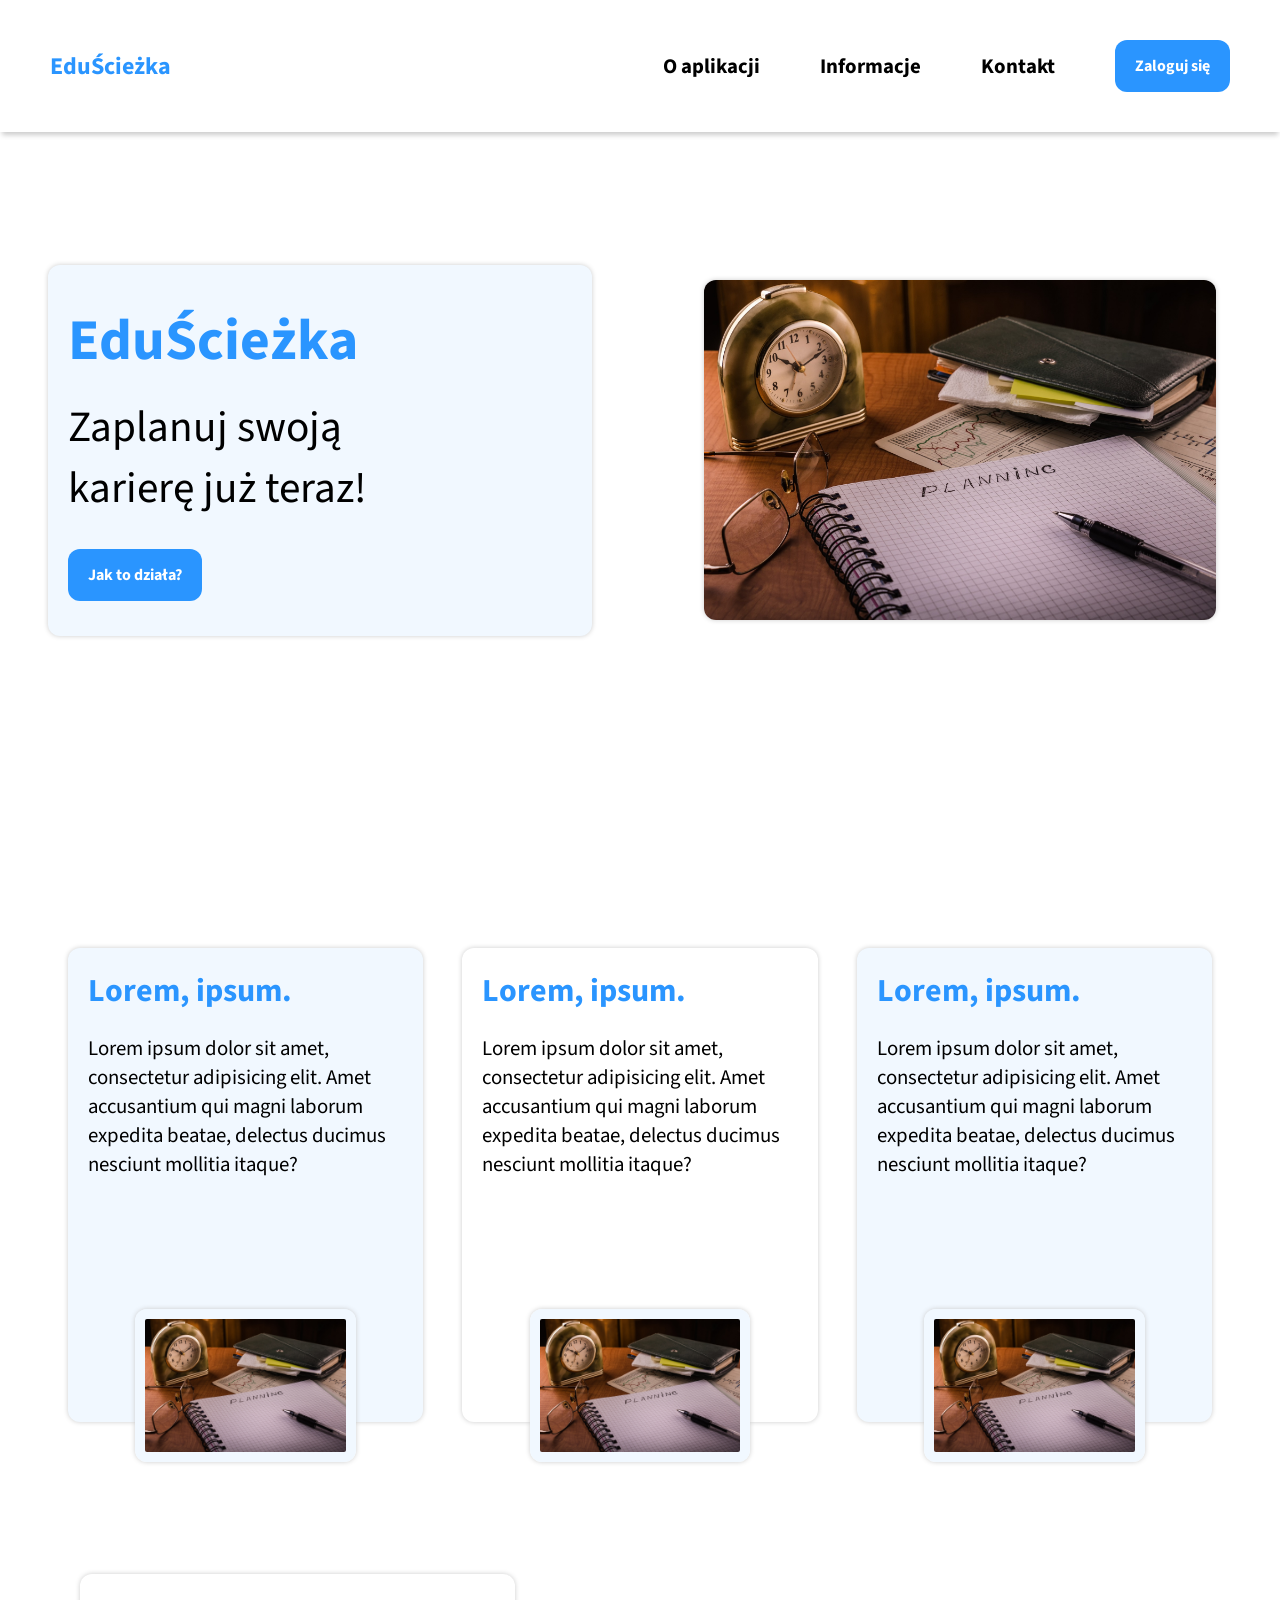
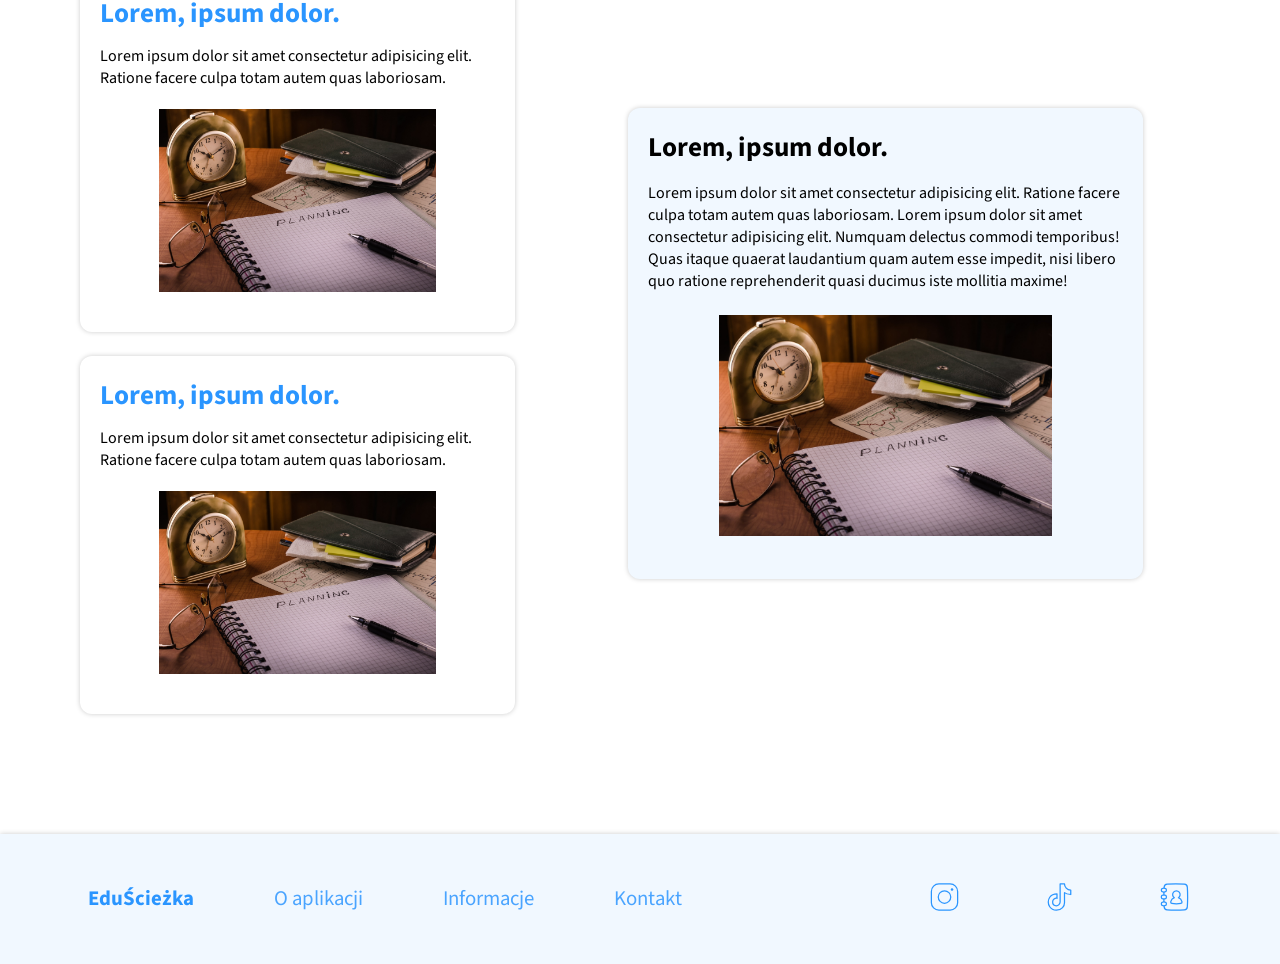
==== index.html @ c96ead37 "version 1.1.0" ====
<!DOCTYPE html>
<html lang="pl">
    <head>
        <meta charset="UTF-8">
        <meta name="viewport" content="width=device-width, initial-scale=1.0">
        <title>EduŚcieżka</title>
        <link rel="stylesheet" href="./public/style/menu-style.css">
    </head>
    <body>
        <nav class="navigation">
            <ul>
                <li id="nav-title-flex"><a href="./index.html" id="nav-title">EduŚcieżka</a></li>
                <li><a href="./public/template/o_aplikacji.html">O aplikacji</a></li>
                <li><a href="./public/template/informacje.html">Informacje</a></li>
                <li><a href="./public/template/kontakt.html">Kontakt</a></li>
                <li><a href="./public/template/logowanie.php"><button>Zaloguj się</button></a></li>
            </ul>
        </nav>
        <main>
            <div class="hero-img">
                <div class="hero-img-left">
                    <div class="hero-img-text">
                        <h1>EduŚcieżka</h1>
                        <h2>Zaplanuj swoją karierę <span>już teraz!</span></h2>
                        <a href="./public/template/informacje.html"><button>Jak to działa?</button></a>
                    </div>
                </div>
                <div class="hero-img-right">
                    <img src="./public/img/hero-img.jpg" alt="heroimg">
                </div>
            </div>
        </div>
        <div class="explain-cards">
            <div class="explain-card">
                <h2>Lorem, ipsum.</h2>
                <p>Lorem ipsum dolor sit amet, consectetur adipisicing elit. Amet accusantium qui magni laborum expedita beatae, delectus ducimus nesciunt mollitia itaque?</p>
                <img src="./public/img/hero-img.jpg" alt="zdjecie1">
            </div>
            <div class="explain-card">
                <h2>Lorem, ipsum.</h2>
                <p>Lorem ipsum dolor sit amet, consectetur adipisicing elit. Amet accusantium qui magni laborum expedita beatae, delectus ducimus nesciunt mollitia itaque?</p>
                <img src="./public/img/hero-img.jpg" alt="zdjecie1">
            </div>
            <div class="explain-card">
                <h2>Lorem, ipsum.</h2>
                <p>Lorem ipsum dolor sit amet, consectetur adipisicing elit. Amet accusantium qui magni laborum expedita beatae, delectus ducimus nesciunt mollitia itaque?</p>
                <img src="./public/img/hero-img.jpg" alt="zdjecie1">
            </div>
        </div>    
        <div class="why-us-cards">
            <div class="why-us-left">
                <div class="why-us-left-card">
                    <h2>Lorem, ipsum dolor.</h2>
                    <p>Lorem ipsum dolor sit amet consectetur adipisicing elit. Ratione facere culpa totam autem quas laboriosam.</p>
                    <img src="./public/img/hero-img.jpg" alt="zdjecie2">
                </div>
                <div class="why-us-left-card">
                    <h2>Lorem, ipsum dolor.</h2>
                    <p>Lorem ipsum dolor sit amet consectetur adipisicing elit. Ratione facere culpa totam autem quas laboriosam.</p>
                    <img src="./public/img/hero-img.jpg" alt="zdjecie2">
                </div>
            </div>
            <div class="why-us-right">
                <div class="why-us-right-card">
                    <h2>Lorem, ipsum dolor.</h2>
                    <p>Lorem ipsum dolor sit amet consectetur adipisicing elit. Ratione facere culpa totam autem quas laboriosam. Lorem ipsum dolor sit amet consectetur adipisicing elit. Numquam delectus commodi temporibus! Quas itaque quaerat laudantium quam autem esse impedit, nisi libero quo ratione reprehenderit quasi ducimus iste mollitia maxime!</p>
                    <img src="./public/img/hero-img.jpg" alt="zdjecie2">
                </div>
            </div>
        </div>
        </main>
        <footer class="footer">
                <div class="footer-left">
                    <a href="./index.html"><h4>EduŚcieżka</h4></a>
                    <ul>
                        <li><a href="./public/template/o_aplikacji.html">O aplikacji</a></li>
                        <li><a href="./public/template/informacje.html">Informacje</a></li>
                        <li><a href="./public/template/kontakt.html">Kontakt</a></li>
                    </ul>
                </div>
                <div class="footer-right">
                    <ul>
                        <li><a href="" style="color: #2A95FF;"><svg xmlns="http://www.w3.org/2000/svg" stroke="currentColor" fill="none" viewBox="0 0 24 24" id="Instagram-Logo-2--Streamline-Logos" height="30" width="35">
                        <path stroke-linejoin="round" d="M18 6.5a0.5 0.5 0 0 1 0 -1" stroke-width="1"></path>
                        <path stroke-linejoin="round" d="M18 6.5a0.5 0.5 0 0 0 0 -1" stroke-width="1"></path>
                        <path stroke-linejoin="round" d="M7 12a5 5 0 1 0 10 0 5 5 0 1 0 -10 0" stroke-width="1"></path>
                        <path d="M16.5 1.5h-9a6 6 0 0 0 -6 6v9a6 6 0 0 0 6 6h9a6 6 0 0 0 6 -6v-9a6 6 0 0 0 -6 -6Z" stroke-width="1"></path>
                        </svg></a></li>
                        <li><a href="" style="color: #2A95FF;"><svg xmlns="http://www.w3.org/2000/svg" fill="none" stroke="currentColor" viewBox="0 0 24 24" id="Tiktok-Logo--Streamline-Logos" height="30" width="35">
                        <path stroke-linejoin="round" d="M16 1.5h-3.5V16c0 1.5 -1.5 3 -3 3s-3 -0.5 -3 -3c0 -2 1.899 -3.339 3.5 -3V9.5c-6.12 0 -7 5 -7 6.5s0.977 6.5 6.5 6.5c4.522 0 6.5 -3.5 6.5 -6v-8c1.146 1.018 2.922 1.357 5 1.5V6.5c-3.017 0 -5 -2.654 -5 -5Z" stroke-width="1"></path>
                        </svg></a></li>
                        <li><a href="" style="color: #2A95FF;"><svg xmlns="http://www.w3.org/2000/svg" fill="none" stroke="currentColor" viewBox="0 0 48 48" id="Contact-Phonebook--Streamline-Plump" height="30" width="35">
                        <g id="contact-phonebook--phonebook-phone-number-books-book">
                            <path id="Rectangle 1098" stroke-linejoin="round" d="M5.489 37.978c-1.36 -0.04 -2.433 -0.913 -2.478 -2.272a21.258 21.258 0 0 1 0 -1.412c0.045 -1.36 1.118 -2.232 2.478 -2.272a51.773 51.773 0 0 1 3.022 0c1.36 0.04 2.433 0.913 2.478 2.272a21.148 21.148 0 0 1 0 1.412c-0.045 1.36 -1.118 2.232 -2.478 2.272a51.772 51.772 0 0 1 -3.022 0Z" stroke-width="2"></path>
                            <path id="Rectangle 1099" stroke-linejoin="round" d="M5.489 26.978c-1.36 -0.04 -2.433 -0.913 -2.478 -2.272a21.258 21.258 0 0 1 0 -1.412c0.045 -1.36 1.118 -2.232 2.478 -2.272a51.773 51.773 0 0 1 3.022 0c1.36 0.04 2.433 0.913 2.478 2.272a21.148 21.148 0 0 1 0 1.412c-0.045 1.36 -1.118 2.232 -2.478 2.272a51.772 51.772 0 0 1 -3.022 0Z" stroke-width="2"></path>
                            <path id="Rectangle 1100" stroke-linejoin="round" d="M5.489 15.978c-1.36 -0.04 -2.433 -0.913 -2.478 -2.272a21.258 21.258 0 0 1 0 -1.412c0.045 -1.36 1.118 -2.232 2.478 -2.272a51.773 51.773 0 0 1 3.022 0c1.36 0.04 2.433 0.913 2.478 2.272a21.148 21.148 0 0 1 0 1.412c-0.045 1.36 -1.118 2.232 -2.478 2.272a51.772 51.772 0 0 1 -3.022 0Z" stroke-width="2"></path>
                            <path id="Subtract" stroke-linejoin="round" d="M7.371 37.999c0.039 0.634 0.078 1.216 0.117 1.746 0.188 2.553 2.113 4.533 4.664 4.75 2.94 0.252 7.479 0.505 13.848 0.505 6.37 0 10.909 -0.253 13.848 -0.504 2.551 -0.218 4.477 -2.198 4.664 -4.75C44.75 36.516 45 31.365 45 24s-0.25 -12.517 -0.488 -15.745c-0.188 -2.554 -2.113 -4.532 -4.664 -4.75C36.908 3.252 32.37 3 26 3c-6.37 0 -10.909 0.253 -13.848 0.504 -2.55 0.219 -4.476 2.197 -4.664 4.75 -0.04 0.53 -0.078 1.112 -0.117 1.747" stroke-width="2"></path>
                            <path id="Subtract_2" stroke-linejoin="round" d="M7.109 32a261.062 261.062 0 0 1 -0.095 -5" stroke-width="2"></path>
                            <path id="Subtract_3" stroke-linejoin="round" d="M7.014 21c0.017 -1.824 0.05 -3.488 0.095 -5" stroke-width="2"></path>
                            <path id="Union" stroke-linejoin="round" d="M30.209 25.071a6 6 0 1 0 -6.438 -0.014c-2.862 1.034 -5.054 3.416 -5.769 6.356 -0.312 1.28 0.438 2.498 1.713 2.834 1.425 0.376 3.732 0.753 7.255 0.753 3.524 0 5.83 -0.377 7.255 -0.753 1.275 -0.336 2.025 -1.553 1.713 -2.834 -0.712 -2.927 -2.887 -5.3 -5.73 -6.342Z" stroke-width="2"></path>
                        </g>
                        </svg>
                        </a></li>
                    </ul>
                </div>
        </footer>
    </body>
</html>
---- public/style/menu-style.css ----
@import url('https://fonts.googleapis.com/css2?family=Source+Sans+3:ital,wght@0,200..900;1,200..900&display=swap');

:root{
    --primary: #2A95FF;
    --secondary: #f1f8ff;
    --white: #ffffff;
    --shadow: rgb(204, 204, 204);
    --span: ##4aa4ff;
}

*{
    box-sizing: border-box;
    margin: 0;
    padding: 0;
}

.navigation{
    position: fixed;
    z-index: 100;
    width: 100%;
    padding: 20px 20px;
    box-shadow: 0 5px 5px -2px var(--shadow);
    background-color: var(--white);
}

.navigation ul{
    display: flex;
    justify-content: flex-end;
    align-items: center;
    list-style-type: none;
}

.navigation li{
    margin: 0 30px;
}


.navigation a{
    display: block;
    text-decoration: none;
    color: black;
    font-family: "Source Sans 3", sans-serif;
    font-optical-sizing: auto;
    font-style: normal;
    font-weight: bold;
    font-size: 1.3em;
    transition: .3s;
    padding: 20px 0;
}

#nav-title-flex{
    margin-right: auto;
}

#nav-title{
    color: var(--primary);
    font-size: 1.5em;
}

.navigation button{
    font-family: "Source Sans 3", sans-serif;
    font-optical-sizing: auto;
    font-style: normal;
    font-weight: bold;
    background-color: var(--primary);
    color: var(--white);
    border: none;
    padding: 15px 20px;
    border-radius: 12px;
    font-size: 1rem;
    transition: .3s;
}

.navigation button:hover{
    cursor: pointer;
    background-color: var(--white);
    color: var(--primary);
    box-shadow: 0 0 5px var(--shadow);
}

.navigation a:hover{
    cursor: pointer;
    color: var(--primary);
}

/* hero img */

.hero-img{
    display: flex;
    height: 100vh;
}

.hero-img-left{
    display: flex;
    align-items: center;
    justify-content: flex-start;
    width: 50%;
    padding: 2em 3em;
}


.hero-img-text{
    font-size: 1.8em;
    box-shadow: 0 0 5px var(--shadow);
    background-color: var(--secondary);
    padding: 20px;
    border-radius: 12px;
}

h1{
    color: var(--primary);
}

.hero-img-text h1, .hero-img-text h2, .hero-img-text button{
    margin: 15px 0;
    font-family: "Source Sans 3", sans-serif;
    font-optical-sizing: auto;
    font-style: normal;
    font-weight: bold;
}

.hero-img-text h2{
    width: 80%;
    font-weight: normal;
}

.hero-img-text h2 span{
    color: var(--span);
}

.hero-img-text button{
    background-color: var(--primary);
    color: white;
    border: none;
    padding: 15px 20px;
    border-radius: 12px;
    font-size: 1rem;
    transition: .3s;
}

.hero-img-text button:hover{
    cursor: pointer;
    background-color: var(--white);
    color: var(--primary);
    box-shadow: 0 0 5px var(--shadow);
}

.hero-img-right{
    display: flex;
    justify-content: center;
    align-items: center;
    width: 50%;
}

.hero-img-right img{
    width: 80%;
    border-radius: 12px;
    box-shadow: 0 0 5px var(--shadow);
}

/* cards */

.explain-cards{
    display: flex;
    justify-content: space-around;
    align-items: center;
    padding: 3em;
    margin-bottom: 2em;
    width: 100%;
}

.explain-card{
    width: 30%;
    padding: 20px;
    padding-bottom: 0;
    background-color: var(--secondary);
    box-shadow: 0 0 5px var(--shadow);
    font-family: "Source Sans 3", sans-serif;
    font-optical-sizing: auto;
    font-style: normal;
    border-radius: 12px;
}

.explain-card:nth-child(2){
    background-color: var(--white);
}

.explain-card h2, .explain-card p{
    margin-bottom: 20px;
}

.explain-card h2{
    color: var(--primary);
    font-size: 2em;
}

.explain-card p{
    font-size: 1.3em;
}

.explain-cards img{
    position: relative;
    top: 40px;
    display: block;
    margin-top: 90px;
    margin-left: auto;
    margin-right: auto;
    width: 70%;
    border: 10px solid var(--secondary);
    border-radius: 12px;
    box-shadow: 0 0 5px var(--shadow);
}


.why-us-cards{
    display: flex;
    padding: 3em;
    align-items: center;
}

.why-us-left, .why-us-right{
    margin: 0 2em;
}

.why-us-left-card, .why-us-right-card{
    width: 90%;
    padding: 20px;
    margin: 5% 0;
    background-color: var(--white);
    box-shadow: 0 0 5px var(--shadow);
    font-family: "Source Sans 3", sans-serif;
    font-optical-sizing: auto;
    font-style: normal;
    border-radius: 12px;
}

.why-us-left-card h2, .why-us-right-card h2{
    margin-bottom: 3%;
    font-size: 1.7em;
    color: var(--primary);
}

.why-us-right-card h2{
    color: var(--span);
}

.why-us-right-card{
    height: 100%;
    margin: 0;
    background-color: var(--secondary);
}

.why-us-cards img{
    display: block;
    margin: 5% auto;
    width: 70%;
}

/* footer */

footer{
    display: flex;
    padding: 3em;
    margin-top: 3em;
    width: 100%;
    background-color: var(--secondary);
    box-shadow: 0 0 5px var(--shadow);
}

.footer-right ul, .footer-left ul{
    display: flex;
    list-style-type: none;
}

.footer-left{
    display: flex;
    justify-content: flex-start;
    align-items: center;
    width: 70%;
    font-size: 1.3em;
}

.footer-left a{
    display: block;
    padding: 0 20px;
    margin: 0 20px;
    text-decoration: none;
    color: black;
    font-family: "Source Sans 3", sans-serif;
    font-optical-sizing: auto;
    font-style: normal;
    color: #4aa4ff;
    transition: .3s;
}

.footer-left h4{
    color: var(--primary);
    transition: .3s;
}

.footer-left a:hover{
    color: var(--primary);
}

.footer-left h4:hover{
    color: var(--span);
}

.footer-right{
    display: flex;
    align-items: center;
    justify-content: flex-end;
    width: 30%;
}

.footer-right img{
    width: 32px;
    transition: .3s;
}

.footer-right a{
    display: block;
    padding: 0 20px;
    margin: 0 20px;
}

.footer-right img:hover{
    transform: scale(1.1);
}
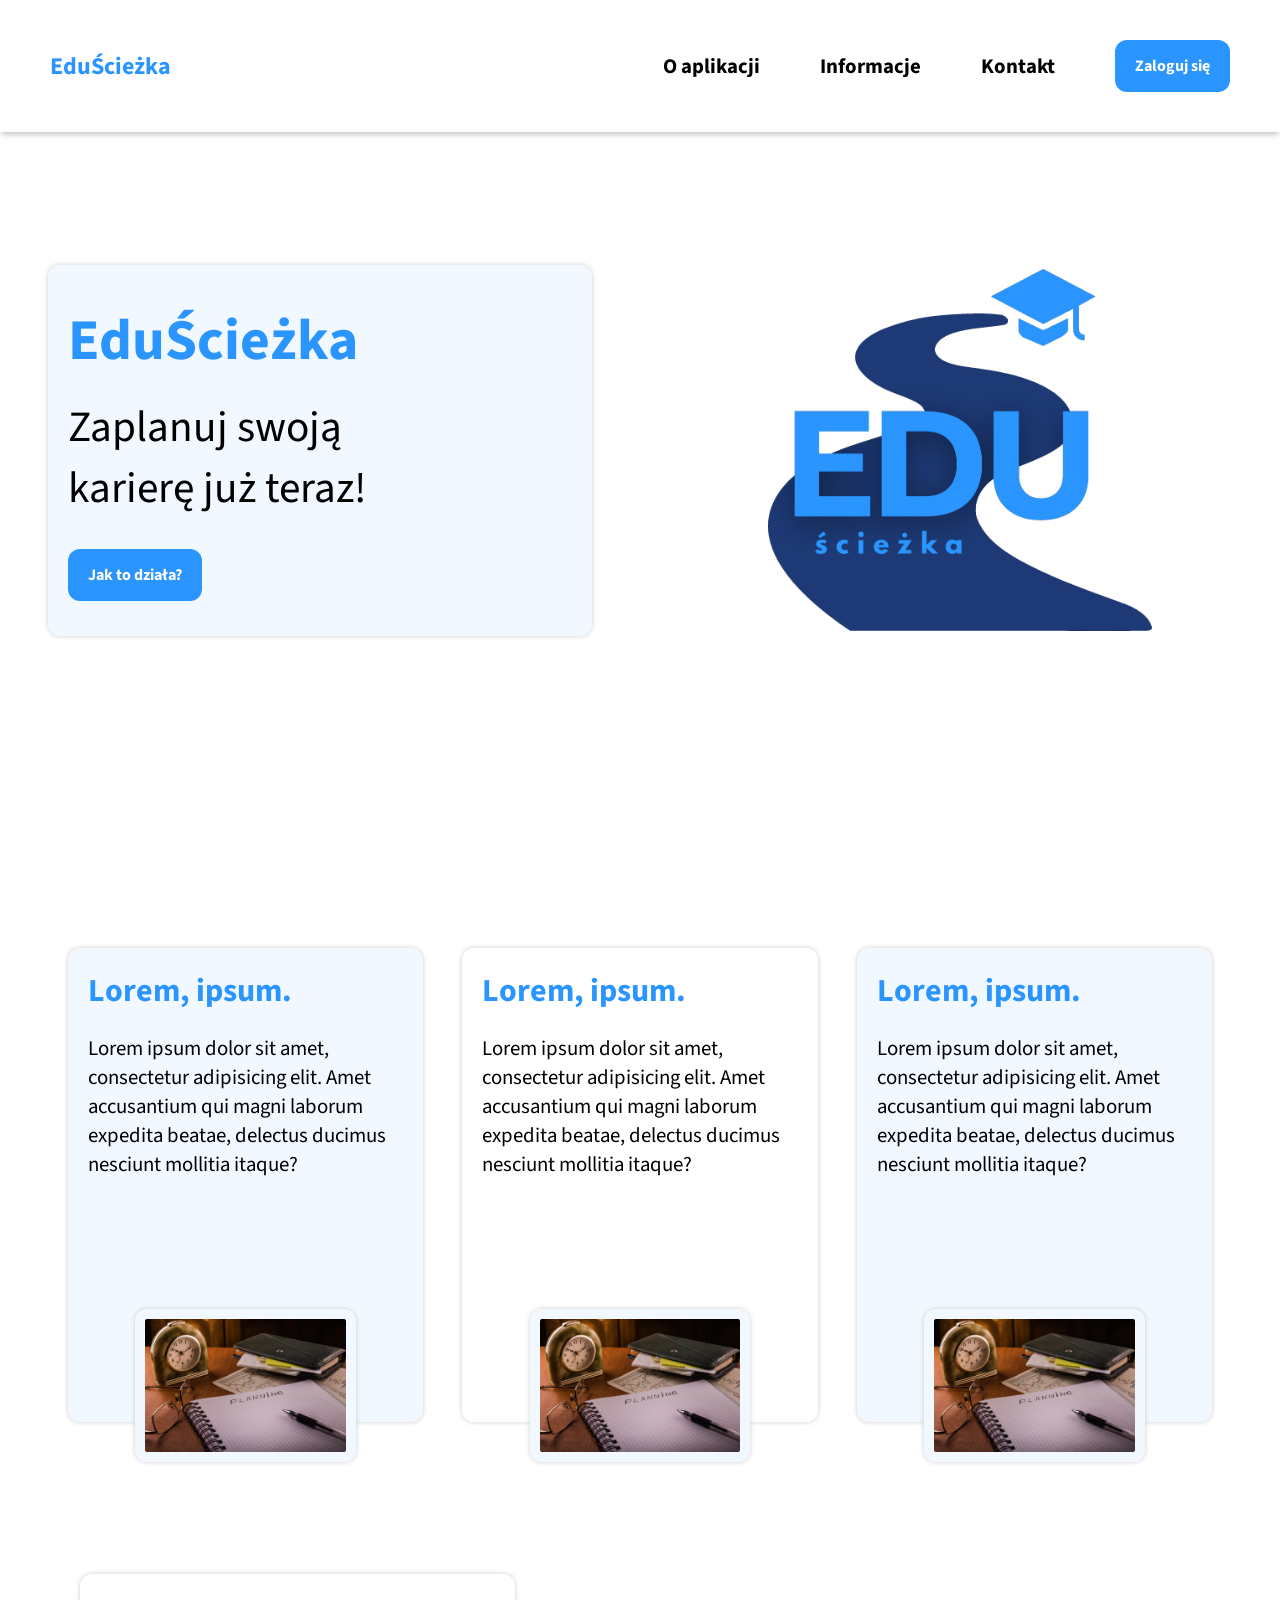
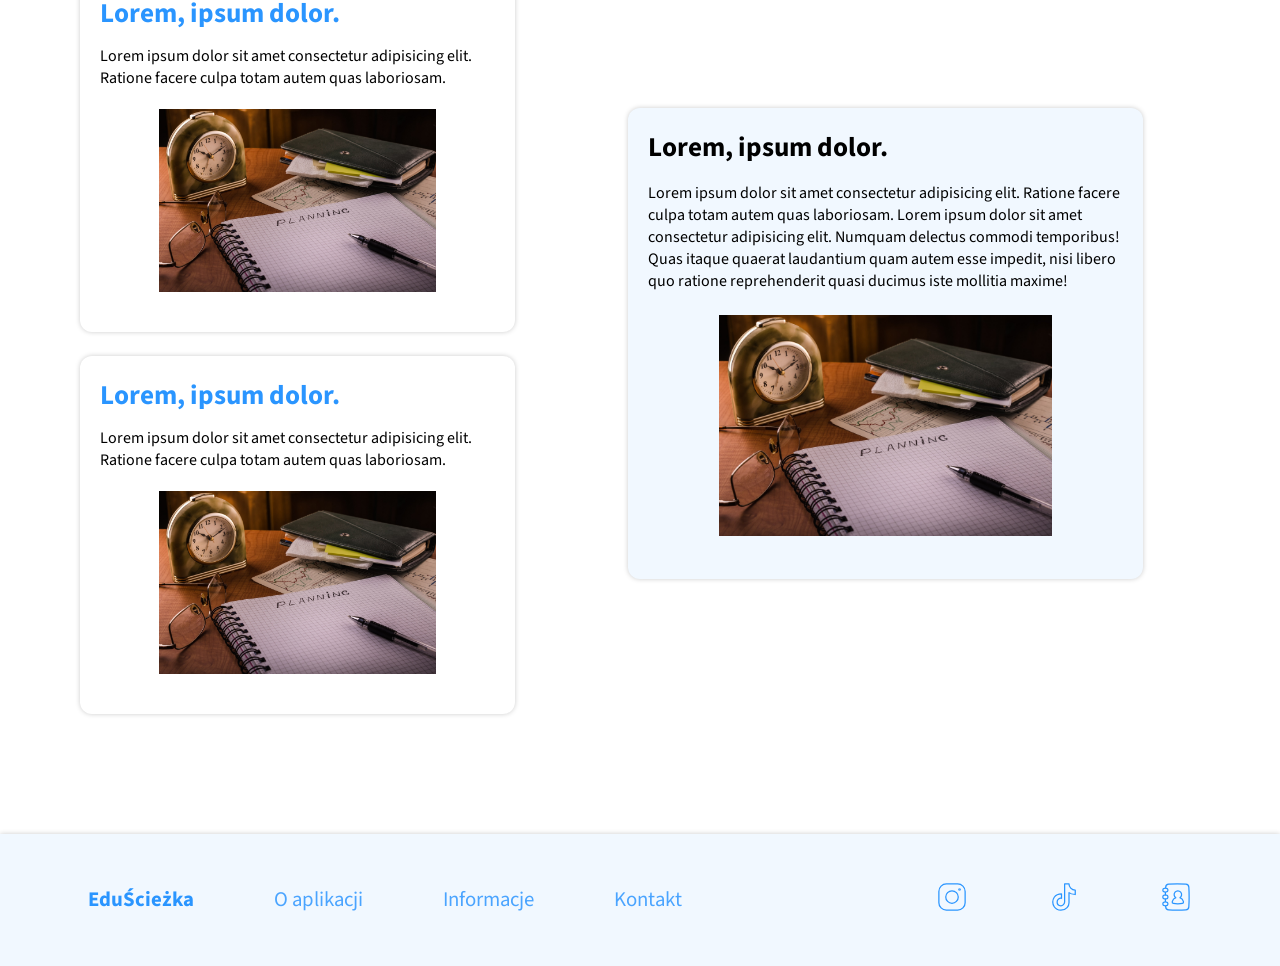
==== commit 9e3c8c84: "Rozpoczęcie zmiany wyglądu panelu klienta" ====
--- a/index.html
+++ b/index.html
@@ -22,11 +22,11 @@
                     <div class="hero-img-text">
                         <h1>EduŚcieżka</h1>
                         <h2>Zaplanuj swoją karierę <span>już teraz!</span></h2>
-                        <a href="./public/template/informacje.html"><button>Jak to działa?</button></a>
+                        <a href="./public/template/o_aplikacji.html"><button>Jak to działa?</button></a>
                     </div>
                 </div>
                 <div class="hero-img-right">
-                    <img src="./public/img/hero-img.jpg" alt="heroimg">
+                    <img src="./public/img/logo.png" alt="Logo eduścieżki">
                 </div>
             </div>
         </div>
--- a/public/style/menu-style.css
+++ b/public/style/menu-style.css
@@ -12,6 +12,9 @@
     box-sizing: border-box;
     margin: 0;
     padding: 0;
+    font-family: "Source Sans 3", sans-serif;
+    font-optical-sizing: auto;
+    font-style: normal;
 }
 
 .navigation{
@@ -39,9 +42,6 @@
     display: block;
     text-decoration: none;
     color: black;
-    font-family: "Source Sans 3", sans-serif;
-    font-optical-sizing: auto;
-    font-style: normal;
     font-weight: bold;
     font-size: 1.3em;
     transition: .3s;
@@ -58,9 +58,6 @@
 }
 
 .navigation button{
-    font-family: "Source Sans 3", sans-serif;
-    font-optical-sizing: auto;
-    font-style: normal;
     font-weight: bold;
     background-color: var(--primary);
     color: var(--white);
@@ -113,9 +110,6 @@
 
 .hero-img-text h1, .hero-img-text h2, .hero-img-text button{
     margin: 15px 0;
-    font-family: "Source Sans 3", sans-serif;
-    font-optical-sizing: auto;
-    font-style: normal;
     font-weight: bold;
 }
 
@@ -153,9 +147,7 @@
 }
 
 .hero-img-right img{
-    width: 80%;
-    border-radius: 12px;
-    box-shadow: 0 0 5px var(--shadow);
+    width: 60%;
 }
 
 /* cards */
@@ -175,9 +167,6 @@
     padding-bottom: 0;
     background-color: var(--secondary);
     box-shadow: 0 0 5px var(--shadow);
-    font-family: "Source Sans 3", sans-serif;
-    font-optical-sizing: auto;
-    font-style: normal;
     border-radius: 12px;
 }
 
@@ -228,9 +217,6 @@
     margin: 5% 0;
     background-color: var(--white);
     box-shadow: 0 0 5px var(--shadow);
-    font-family: "Source Sans 3", sans-serif;
-    font-optical-sizing: auto;
-    font-style: normal;
     border-radius: 12px;
 }
 
@@ -286,9 +272,6 @@
     margin: 0 20px;
     text-decoration: none;
     color: black;
-    font-family: "Source Sans 3", sans-serif;
-    font-optical-sizing: auto;
-    font-style: normal;
     color: #4aa4ff;
     transition: .3s;
 }
@@ -313,7 +296,7 @@
     width: 30%;
 }
 
-.footer-right img{
+.footer-right svg{
     width: 32px;
     transition: .3s;
 }
@@ -324,7 +307,7 @@
     margin: 0 20px;
 }
 
-.footer-right img:hover{
+.footer-right svg:hover{
     transform: scale(1.1);
 }
 
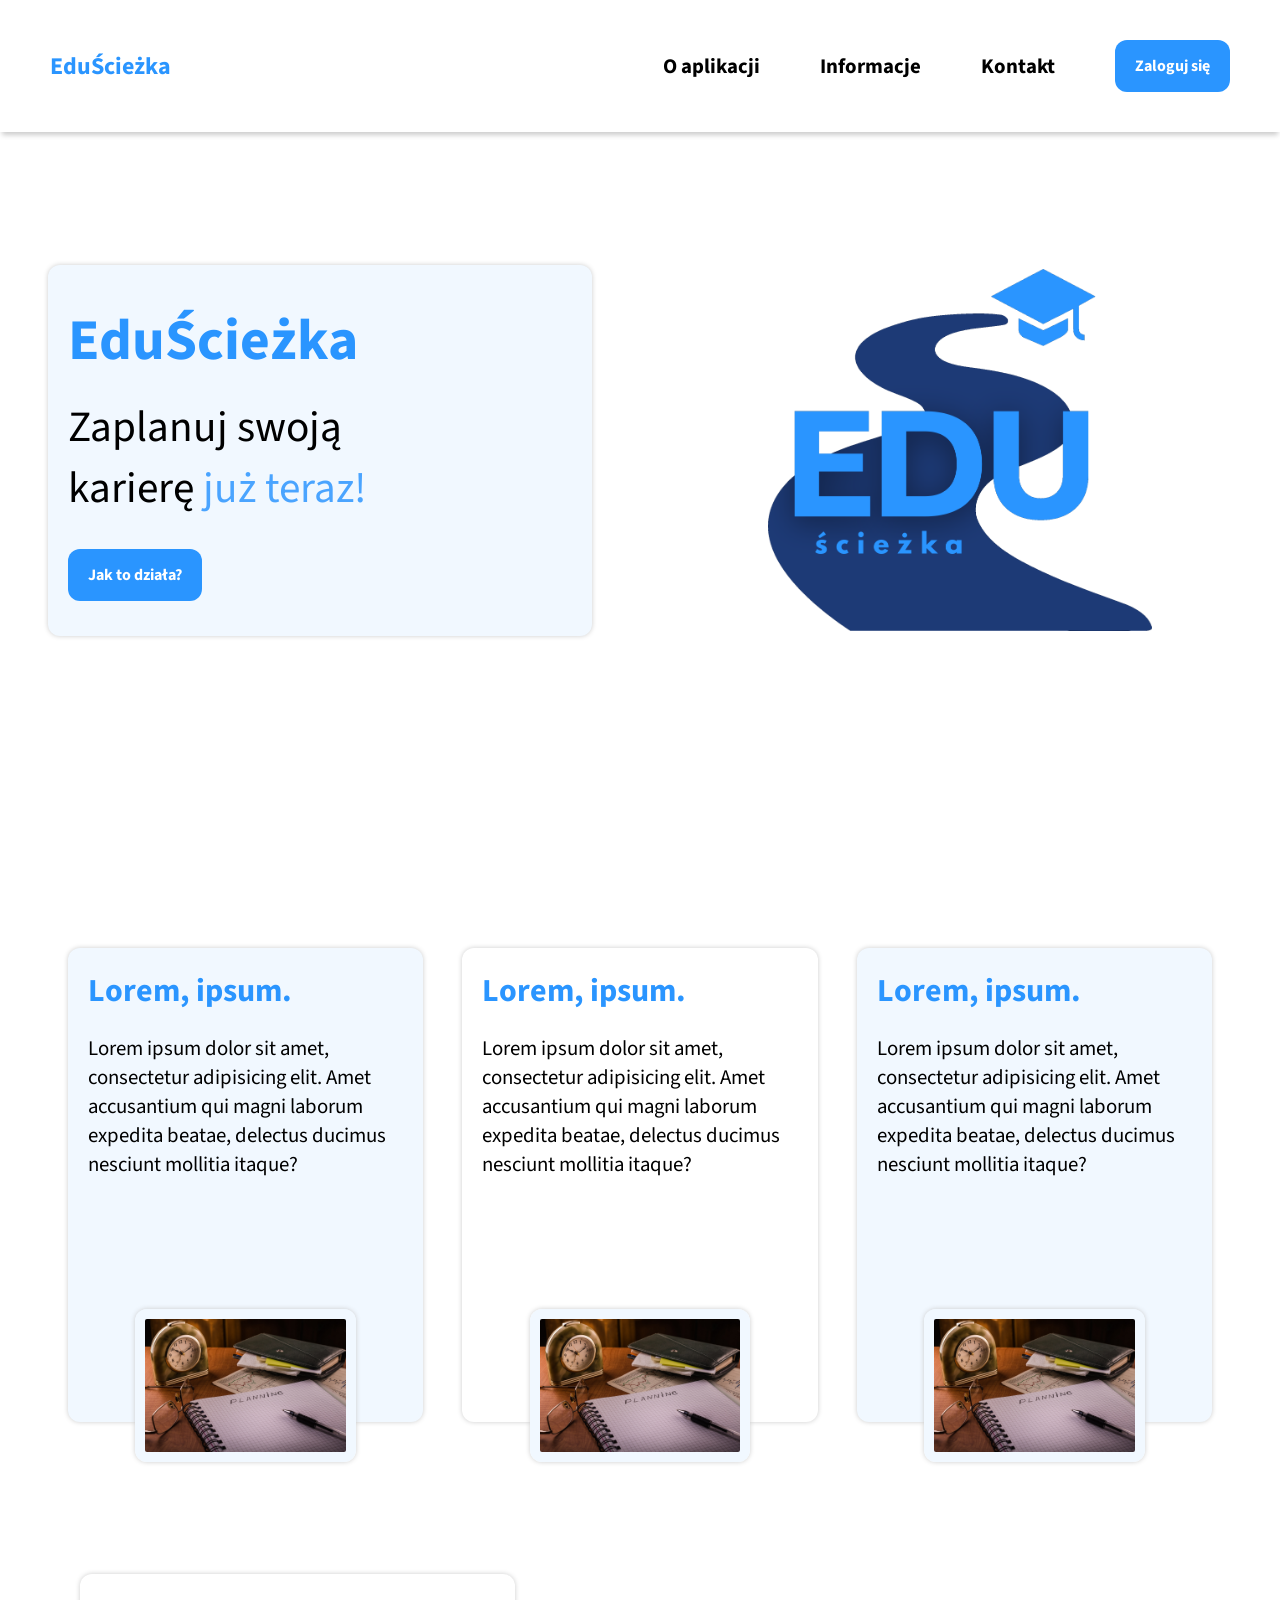
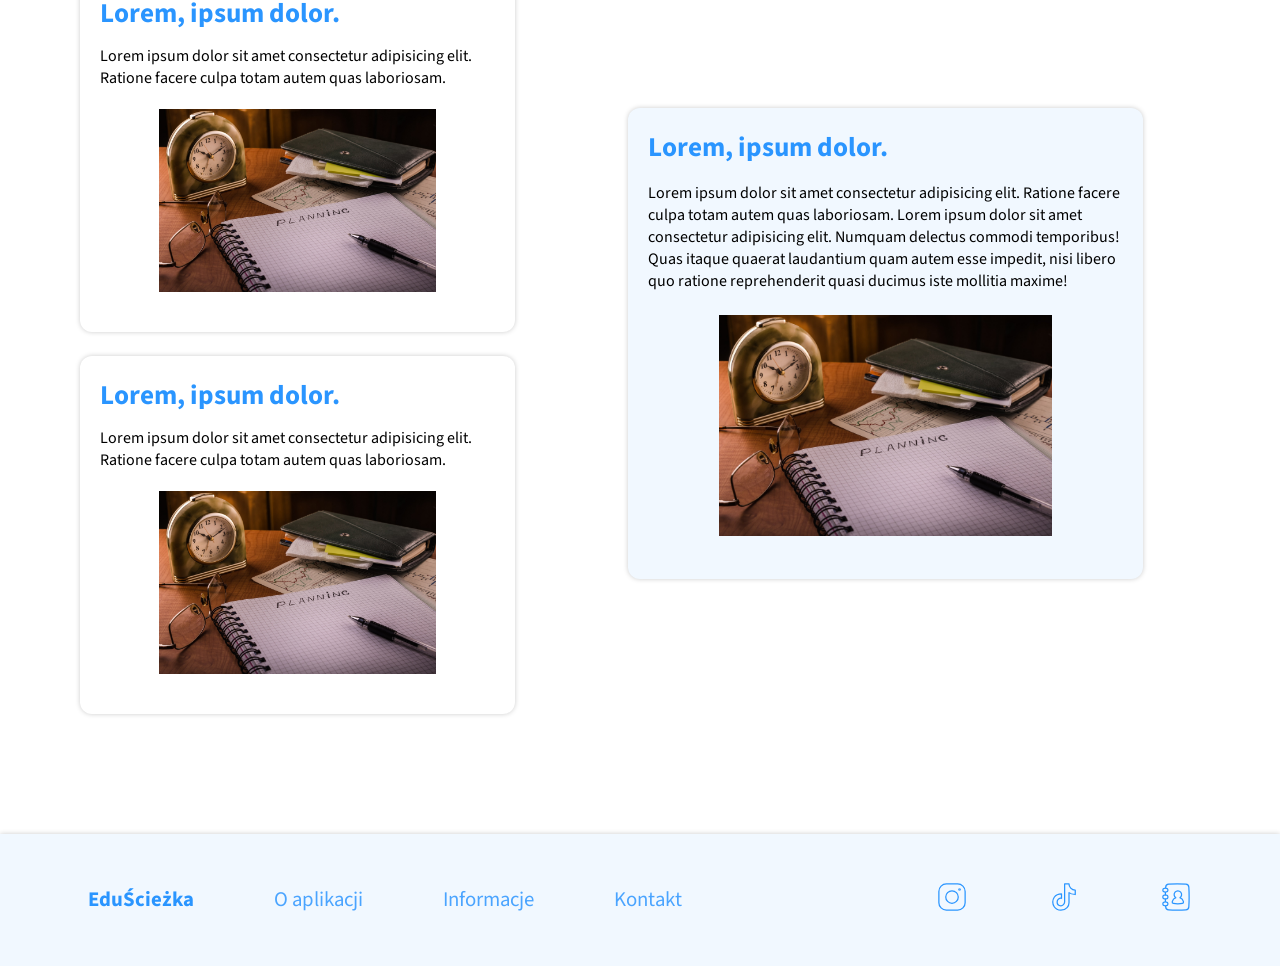
==== commit e4646476: "Zmiana wyglądu dashboard" ====
--- a/index.html
+++ b/index.html
@@ -5,6 +5,7 @@
         <meta name="viewport" content="width=device-width, initial-scale=1.0">
         <title>EduŚcieżka</title>
         <link rel="stylesheet" href="./public/style/menu-style.css">
+        <link rel="shortcut icon" href="../img/logo.png" type="image/x-icon">
     </head>
     <body>
         <nav class="navigation">
--- a/public/style/menu-style.css
+++ b/public/style/menu-style.css
@@ -5,7 +5,7 @@
     --secondary: #f1f8ff;
     --white: #ffffff;
     --shadow: rgb(204, 204, 204);
-    --span: ##4aa4ff;
+    --span: #4aa4ff;
 }
 
 *{
@@ -226,9 +226,9 @@
     color: var(--primary);
 }
 
-.why-us-right-card h2{
+/* .why-us-right-card h2{
     color: var(--span);
-}
+} */
 
 .why-us-right-card{
     height: 100%;
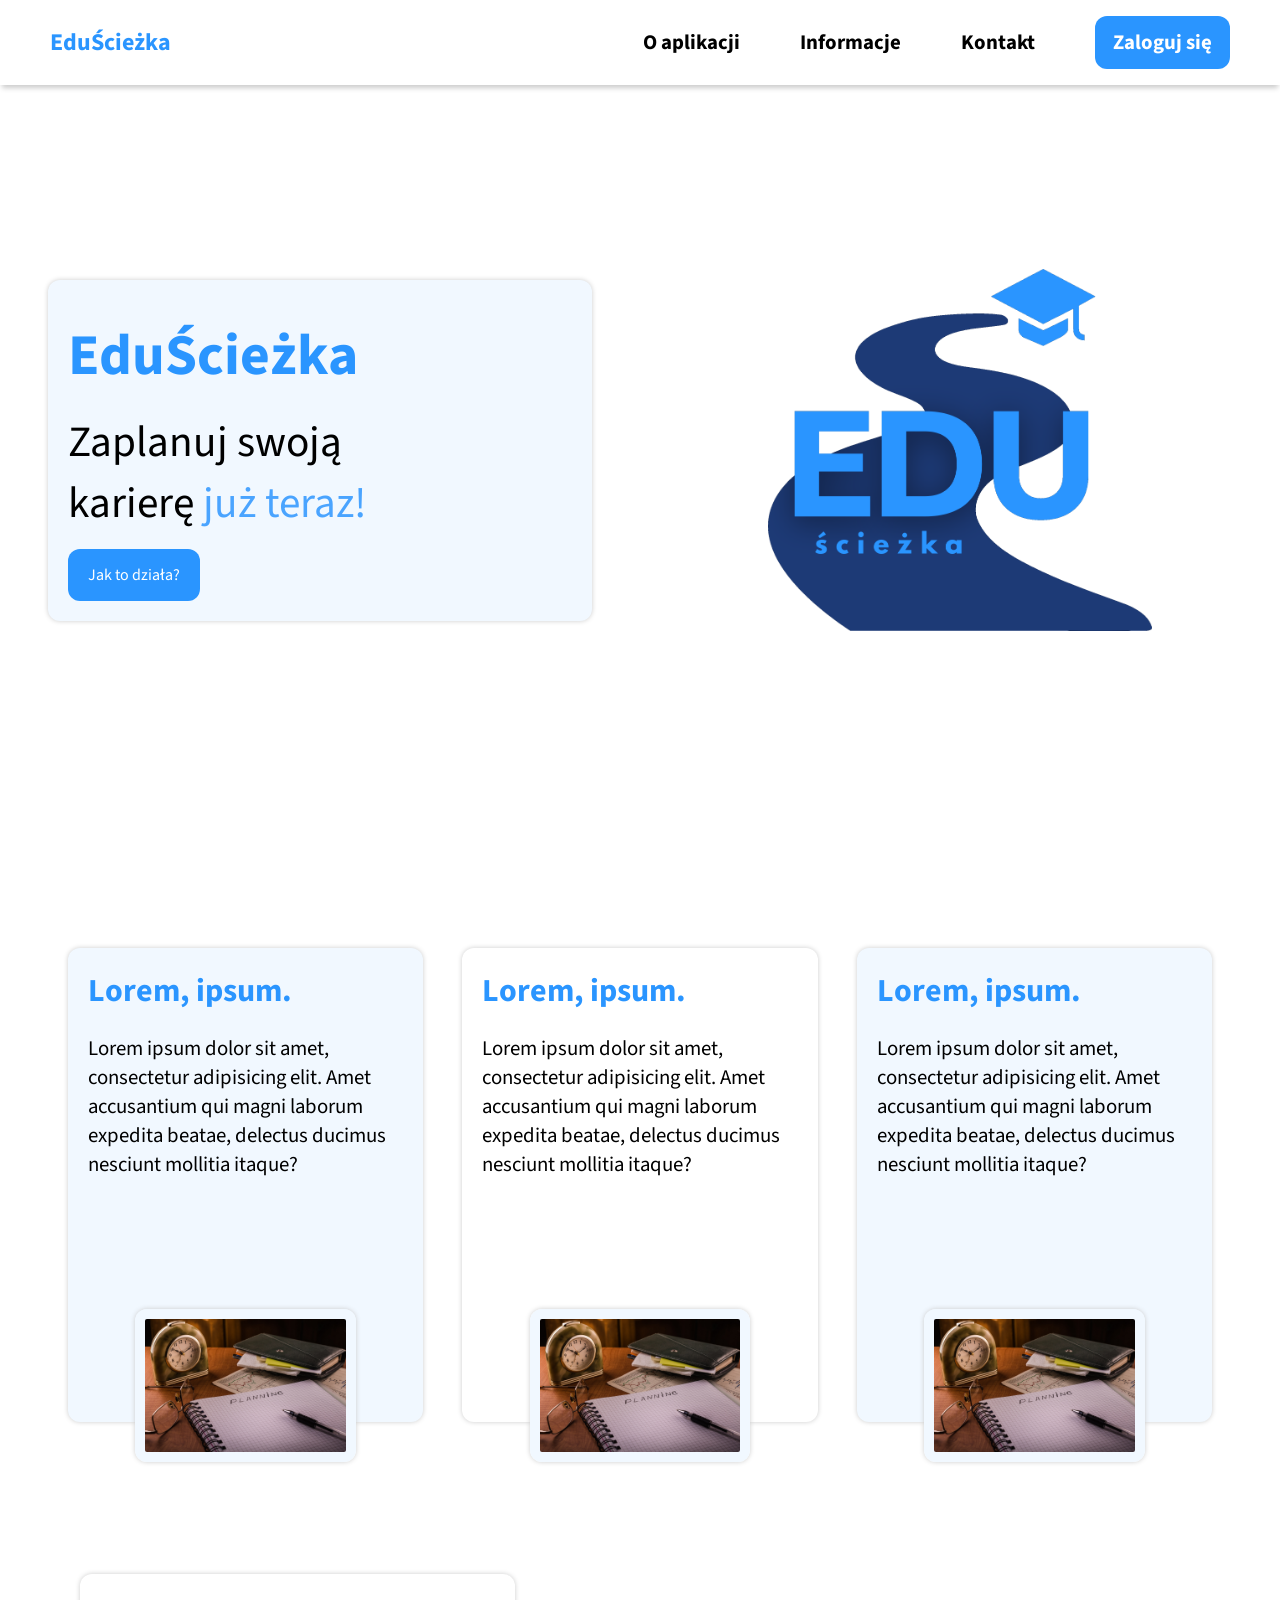
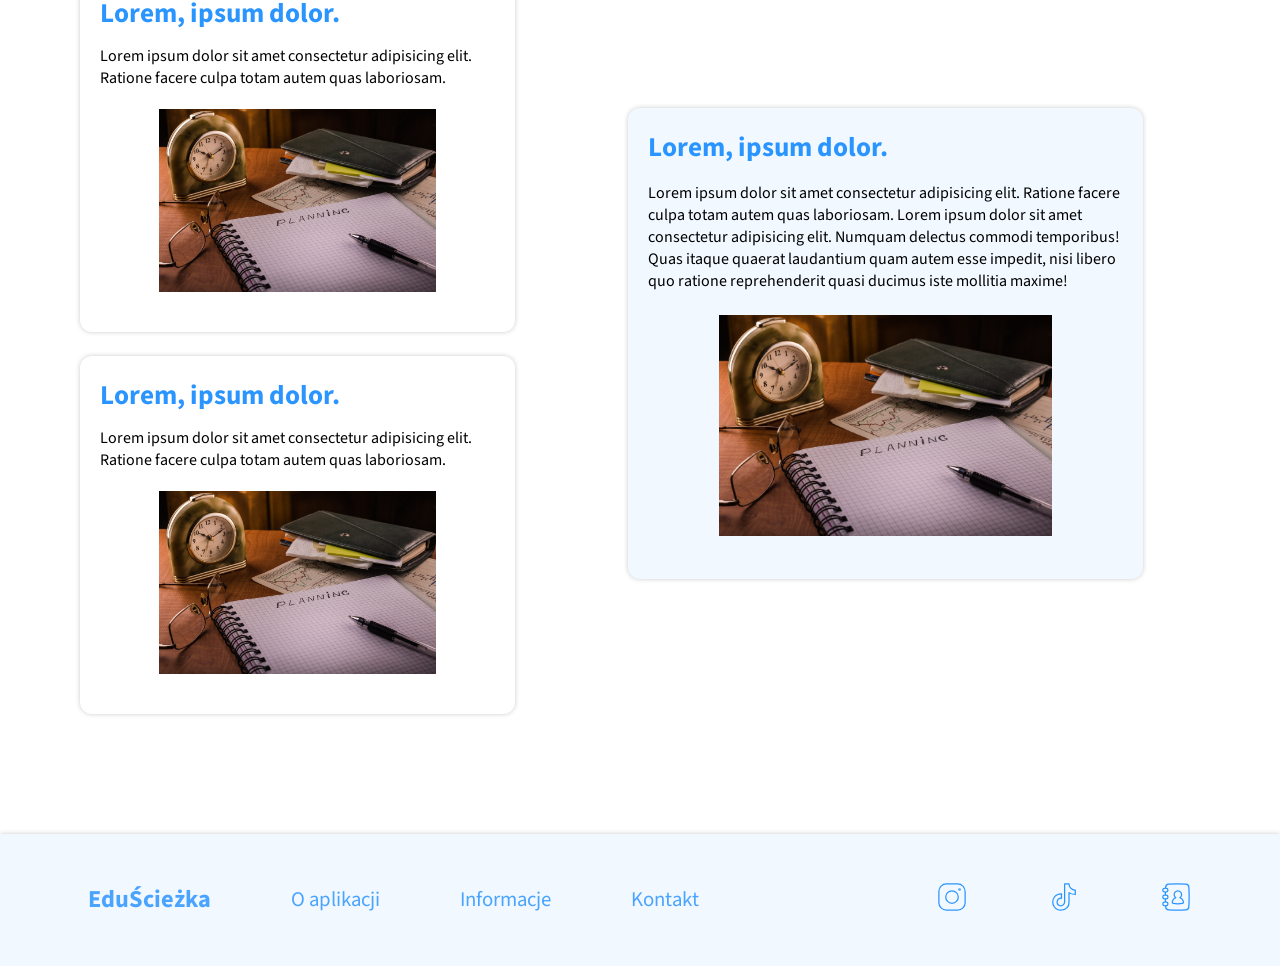
==== commit 4e8e3050: "update" ====
--- a/index.html
+++ b/index.html
@@ -1,109 +1,235 @@
-<!DOCTYPE html>
+<!doctype html>
 <html lang="pl">
-    <head>
-        <meta charset="UTF-8">
-        <meta name="viewport" content="width=device-width, initial-scale=1.0">
-        <title>EduŚcieżka</title>
-        <link rel="stylesheet" href="./public/style/menu-style.css">
-        <link rel="shortcut icon" href="../img/logo.png" type="image/x-icon">
-    </head>
-    <body>
-        <nav class="navigation">
-            <ul>
-                <li id="nav-title-flex"><a href="./index.html" id="nav-title">EduŚcieżka</a></li>
-                <li><a href="./public/template/o_aplikacji.html">O aplikacji</a></li>
-                <li><a href="./public/template/informacje.html">Informacje</a></li>
-                <li><a href="./public/template/kontakt.html">Kontakt</a></li>
-                <li><a href="./public/template/logowanie.php"><button>Zaloguj się</button></a></li>
-            </ul>
-        </nav>
-        <main>
-            <div class="hero-img">
-                <div class="hero-img-left">
-                    <div class="hero-img-text">
-                        <h1>EduŚcieżka</h1>
-                        <h2>Zaplanuj swoją karierę <span>już teraz!</span></h2>
-                        <a href="./public/template/o_aplikacji.html"><button>Jak to działa?</button></a>
-                    </div>
-                </div>
-                <div class="hero-img-right">
-                    <img src="./public/img/logo.png" alt="Logo eduścieżki">
-                </div>
-            </div>
-        </div>
-        <div class="explain-cards">
-            <div class="explain-card">
-                <h2>Lorem, ipsum.</h2>
-                <p>Lorem ipsum dolor sit amet, consectetur adipisicing elit. Amet accusantium qui magni laborum expedita beatae, delectus ducimus nesciunt mollitia itaque?</p>
-                <img src="./public/img/hero-img.jpg" alt="zdjecie1">
-            </div>
-            <div class="explain-card">
-                <h2>Lorem, ipsum.</h2>
-                <p>Lorem ipsum dolor sit amet, consectetur adipisicing elit. Amet accusantium qui magni laborum expedita beatae, delectus ducimus nesciunt mollitia itaque?</p>
-                <img src="./public/img/hero-img.jpg" alt="zdjecie1">
-            </div>
-            <div class="explain-card">
-                <h2>Lorem, ipsum.</h2>
-                <p>Lorem ipsum dolor sit amet, consectetur adipisicing elit. Amet accusantium qui magni laborum expedita beatae, delectus ducimus nesciunt mollitia itaque?</p>
-                <img src="./public/img/hero-img.jpg" alt="zdjecie1">
-            </div>
-        </div>    
-        <div class="why-us-cards">
-            <div class="why-us-left">
-                <div class="why-us-left-card">
-                    <h2>Lorem, ipsum dolor.</h2>
-                    <p>Lorem ipsum dolor sit amet consectetur adipisicing elit. Ratione facere culpa totam autem quas laboriosam.</p>
-                    <img src="./public/img/hero-img.jpg" alt="zdjecie2">
-                </div>
-                <div class="why-us-left-card">
-                    <h2>Lorem, ipsum dolor.</h2>
-                    <p>Lorem ipsum dolor sit amet consectetur adipisicing elit. Ratione facere culpa totam autem quas laboriosam.</p>
-                    <img src="./public/img/hero-img.jpg" alt="zdjecie2">
-                </div>
-            </div>
-            <div class="why-us-right">
-                <div class="why-us-right-card">
-                    <h2>Lorem, ipsum dolor.</h2>
-                    <p>Lorem ipsum dolor sit amet consectetur adipisicing elit. Ratione facere culpa totam autem quas laboriosam. Lorem ipsum dolor sit amet consectetur adipisicing elit. Numquam delectus commodi temporibus! Quas itaque quaerat laudantium quam autem esse impedit, nisi libero quo ratione reprehenderit quasi ducimus iste mollitia maxime!</p>
-                    <img src="./public/img/hero-img.jpg" alt="zdjecie2">
-                </div>
-            </div>
-        </div>
-        </main>
-        <footer class="footer">
-                <div class="footer-left">
-                    <a href="./index.html"><h4>EduŚcieżka</h4></a>
-                    <ul>
-                        <li><a href="./public/template/o_aplikacji.html">O aplikacji</a></li>
-                        <li><a href="./public/template/informacje.html">Informacje</a></li>
-                        <li><a href="./public/template/kontakt.html">Kontakt</a></li>
-                    </ul>
-                </div>
-                <div class="footer-right">
-                    <ul>
-                        <li><a href="" style="color: #2A95FF;"><svg xmlns="http://www.w3.org/2000/svg" stroke="currentColor" fill="none" viewBox="0 0 24 24" id="Instagram-Logo-2--Streamline-Logos" height="30" width="35">
-                        <path stroke-linejoin="round" d="M18 6.5a0.5 0.5 0 0 1 0 -1" stroke-width="1"></path>
-                        <path stroke-linejoin="round" d="M18 6.5a0.5 0.5 0 0 0 0 -1" stroke-width="1"></path>
-                        <path stroke-linejoin="round" d="M7 12a5 5 0 1 0 10 0 5 5 0 1 0 -10 0" stroke-width="1"></path>
-                        <path d="M16.5 1.5h-9a6 6 0 0 0 -6 6v9a6 6 0 0 0 6 6h9a6 6 0 0 0 6 -6v-9a6 6 0 0 0 -6 -6Z" stroke-width="1"></path>
-                        </svg></a></li>
-                        <li><a href="" style="color: #2A95FF;"><svg xmlns="http://www.w3.org/2000/svg" fill="none" stroke="currentColor" viewBox="0 0 24 24" id="Tiktok-Logo--Streamline-Logos" height="30" width="35">
-                        <path stroke-linejoin="round" d="M16 1.5h-3.5V16c0 1.5 -1.5 3 -3 3s-3 -0.5 -3 -3c0 -2 1.899 -3.339 3.5 -3V9.5c-6.12 0 -7 5 -7 6.5s0.977 6.5 6.5 6.5c4.522 0 6.5 -3.5 6.5 -6v-8c1.146 1.018 2.922 1.357 5 1.5V6.5c-3.017 0 -5 -2.654 -5 -5Z" stroke-width="1"></path>
-                        </svg></a></li>
-                        <li><a href="" style="color: #2A95FF;"><svg xmlns="http://www.w3.org/2000/svg" fill="none" stroke="currentColor" viewBox="0 0 48 48" id="Contact-Phonebook--Streamline-Plump" height="30" width="35">
-                        <g id="contact-phonebook--phonebook-phone-number-books-book">
-                            <path id="Rectangle 1098" stroke-linejoin="round" d="M5.489 37.978c-1.36 -0.04 -2.433 -0.913 -2.478 -2.272a21.258 21.258 0 0 1 0 -1.412c0.045 -1.36 1.118 -2.232 2.478 -2.272a51.773 51.773 0 0 1 3.022 0c1.36 0.04 2.433 0.913 2.478 2.272a21.148 21.148 0 0 1 0 1.412c-0.045 1.36 -1.118 2.232 -2.478 2.272a51.772 51.772 0 0 1 -3.022 0Z" stroke-width="2"></path>
-                            <path id="Rectangle 1099" stroke-linejoin="round" d="M5.489 26.978c-1.36 -0.04 -2.433 -0.913 -2.478 -2.272a21.258 21.258 0 0 1 0 -1.412c0.045 -1.36 1.118 -2.232 2.478 -2.272a51.773 51.773 0 0 1 3.022 0c1.36 0.04 2.433 0.913 2.478 2.272a21.148 21.148 0 0 1 0 1.412c-0.045 1.36 -1.118 2.232 -2.478 2.272a51.772 51.772 0 0 1 -3.022 0Z" stroke-width="2"></path>
-                            <path id="Rectangle 1100" stroke-linejoin="round" d="M5.489 15.978c-1.36 -0.04 -2.433 -0.913 -2.478 -2.272a21.258 21.258 0 0 1 0 -1.412c0.045 -1.36 1.118 -2.232 2.478 -2.272a51.773 51.773 0 0 1 3.022 0c1.36 0.04 2.433 0.913 2.478 2.272a21.148 21.148 0 0 1 0 1.412c-0.045 1.36 -1.118 2.232 -2.478 2.272a51.772 51.772 0 0 1 -3.022 0Z" stroke-width="2"></path>
-                            <path id="Subtract" stroke-linejoin="round" d="M7.371 37.999c0.039 0.634 0.078 1.216 0.117 1.746 0.188 2.553 2.113 4.533 4.664 4.75 2.94 0.252 7.479 0.505 13.848 0.505 6.37 0 10.909 -0.253 13.848 -0.504 2.551 -0.218 4.477 -2.198 4.664 -4.75C44.75 36.516 45 31.365 45 24s-0.25 -12.517 -0.488 -15.745c-0.188 -2.554 -2.113 -4.532 -4.664 -4.75C36.908 3.252 32.37 3 26 3c-6.37 0 -10.909 0.253 -13.848 0.504 -2.55 0.219 -4.476 2.197 -4.664 4.75 -0.04 0.53 -0.078 1.112 -0.117 1.747" stroke-width="2"></path>
-                            <path id="Subtract_2" stroke-linejoin="round" d="M7.109 32a261.062 261.062 0 0 1 -0.095 -5" stroke-width="2"></path>
-                            <path id="Subtract_3" stroke-linejoin="round" d="M7.014 21c0.017 -1.824 0.05 -3.488 0.095 -5" stroke-width="2"></path>
-                            <path id="Union" stroke-linejoin="round" d="M30.209 25.071a6 6 0 1 0 -6.438 -0.014c-2.862 1.034 -5.054 3.416 -5.769 6.356 -0.312 1.28 0.438 2.498 1.713 2.834 1.425 0.376 3.732 0.753 7.255 0.753 3.524 0 5.83 -0.377 7.255 -0.753 1.275 -0.336 2.025 -1.553 1.713 -2.834 -0.712 -2.927 -2.887 -5.3 -5.73 -6.342Z" stroke-width="2"></path>
-                        </g>
-                        </svg>
-                        </a></li>
-                    </ul>
-                </div>
-        </footer>
-    </body>
-</html>+  <head>
+    <meta charset="UTF-8" />
+    <meta name="viewport" content="width=device-width, initial-scale=1.0" />
+    <title>EduŚcieżka</title>
+    <link rel="stylesheet" href="./public/style/menu-style.css" />
+    <link rel="stylesheet" href="./public/style/nav.css" />
+    <link
+      rel="shortcut icon"
+      href="./public/img/logo.png"
+      type="image/x-icon"
+    />
+  </head>
+  <body>
+    <nav class="navigation">
+      <ul>
+        <li id="nav-title-flex">
+          <a href="./index.html" id="nav-title">EduŚcieżka</a>
+        </li>
+        <li>
+          <a href="./public/template/o_aplikacji.html">O aplikacji</a>
+        </li>
+        <li><a href="./public/template/informacje.php">Informacje</a></li>
+        <li><a href="./public/template/kontakt.php">Kontakt</a></li>
+        <li>
+          <a href="./public/template/logowanie.php" class="nav-button"
+            >Zaloguj się</a
+          >
+        </li>
+      </ul>
+    </nav>
+    <main>
+      <div class="hero-img">
+        <div class="hero-img-left">
+          <div class="hero-img-text">
+            <h1>EduŚcieżka</h1>
+            <h2>Zaplanuj swoją karierę <span>już teraz!</span></h2>
+            <a href="./public/template/o_aplikacji.html" class="hero-button"
+              >Jak to działa?</a
+            >
+          </div>
+        </div>
+        <div class="hero-img-right">
+          <img src="./public/img/logo.png" alt="Logo eduścieżki" />
+        </div>
+      </div>
+      <div class="explain-cards">
+        <div class="explain-card">
+          <h2>Lorem, ipsum.</h2>
+          <p>
+            Lorem ipsum dolor sit amet, consectetur adipisicing elit. Amet
+            accusantium qui magni laborum expedita beatae, delectus ducimus
+            nesciunt mollitia itaque?
+          </p>
+          <img src="./public/img/hero-img.jpg" alt="zdjecie1" />
+        </div>
+        <div class="explain-card">
+          <h2>Lorem, ipsum.</h2>
+          <p>
+            Lorem ipsum dolor sit amet, consectetur adipisicing elit. Amet
+            accusantium qui magni laborum expedita beatae, delectus ducimus
+            nesciunt mollitia itaque?
+          </p>
+          <img src="./public/img/hero-img.jpg" alt="zdjecie1" />
+        </div>
+        <div class="explain-card">
+          <h2>Lorem, ipsum.</h2>
+          <p>
+            Lorem ipsum dolor sit amet, consectetur adipisicing elit. Amet
+            accusantium qui magni laborum expedita beatae, delectus ducimus
+            nesciunt mollitia itaque?
+          </p>
+          <img src="./public/img/hero-img.jpg" alt="zdjecie1" />
+        </div>
+      </div>
+      <div class="why-us-cards">
+        <div class="why-us-left">
+          <div class="why-us-left-card">
+            <h2>Lorem, ipsum dolor.</h2>
+            <p>
+              Lorem ipsum dolor sit amet consectetur adipisicing elit. Ratione
+              facere culpa totam autem quas laboriosam.
+            </p>
+            <img src="./public/img/hero-img.jpg" alt="zdjecie2" />
+          </div>
+          <div class="why-us-left-card">
+            <h2>Lorem, ipsum dolor.</h2>
+            <p>
+              Lorem ipsum dolor sit amet consectetur adipisicing elit. Ratione
+              facere culpa totam autem quas laboriosam.
+            </p>
+            <img src="./public/img/hero-img.jpg" alt="zdjecie2" />
+          </div>
+        </div>
+        <div class="why-us-right">
+          <div class="why-us-right-card">
+            <h2>Lorem, ipsum dolor.</h2>
+            <p>
+              Lorem ipsum dolor sit amet consectetur adipisicing elit. Ratione
+              facere culpa totam autem quas laboriosam. Lorem ipsum dolor sit
+              amet consectetur adipisicing elit. Numquam delectus commodi
+              temporibus! Quas itaque quaerat laudantium quam autem esse
+              impedit, nisi libero quo ratione reprehenderit quasi ducimus iste
+              mollitia maxime!
+            </p>
+            <img src="./public/img/hero-img.jpg" alt="zdjecie2" />
+          </div>
+        </div>
+      </div>
+    </main>
+    <footer class="footer">
+      <div class="footer-left">
+        <a href="./index.html"><h3>EduŚcieżka</h3></a>
+        <ul>
+          <li><a href="./public/template/o_aplikacji.html">O aplikacji</a></li>
+          <li><a href="./public/template/informacje.php">Informacje</a></li>
+          <li><a href="./public/template/kontakt.php">Kontakt</a></li>
+        </ul>
+      </div>
+      <div class="footer-right">
+        <ul>
+          <li>
+            <a href="" style="color: #2a95ff"
+              ><svg
+                xmlns="http://www.w3.org/2000/svg"
+                stroke="currentColor"
+                fill="none"
+                viewBox="0 0 24 24"
+                id="Instagram-Logo-2--Streamline-Logos"
+                height="30"
+                width="35"
+              >
+                <path
+                  stroke-linejoin="round"
+                  d="M18 6.5a0.5 0.5 0 0 1 0 -1"
+                  stroke-width="1"
+                ></path>
+                <path
+                  stroke-linejoin="round"
+                  d="M18 6.5a0.5 0.5 0 0 0 0 -1"
+                  stroke-width="1"
+                ></path>
+                <path
+                  stroke-linejoin="round"
+                  d="M7 12a5 5 0 1 0 10 0 5 5 0 1 0 -10 0"
+                  stroke-width="1"
+                ></path>
+                <path
+                  d="M16.5 1.5h-9a6 6 0 0 0 -6 6v9a6 6 0 0 0 6 6h9a6 6 0 0 0 6 -6v-9a6 6 0 0 0 -6 -6Z"
+                  stroke-width="1"
+                ></path></svg
+            ></a>
+          </li>
+          <li>
+            <a href="" style="color: #2a95ff"
+              ><svg
+                xmlns="http://www.w3.org/2000/svg"
+                fill="none"
+                stroke="currentColor"
+                viewBox="0 0 24 24"
+                id="Tiktok-Logo--Streamline-Logos"
+                height="30"
+                width="35"
+              >
+                <path
+                  stroke-linejoin="round"
+                  d="M16 1.5h-3.5V16c0 1.5 -1.5 3 -3 3s-3 -0.5 -3 -3c0 -2 1.899 -3.339 3.5 -3V9.5c-6.12 0 -7 5 -7 6.5s0.977 6.5 6.5 6.5c4.522 0 6.5 -3.5 6.5 -6v-8c1.146 1.018 2.922 1.357 5 1.5V6.5c-3.017 0 -5 -2.654 -5 -5Z"
+                  stroke-width="1"
+                ></path></svg
+            ></a>
+          </li>
+          <li>
+            <a href="" style="color: #2a95ff"
+              ><svg
+                xmlns="http://www.w3.org/2000/svg"
+                fill="none"
+                stroke="currentColor"
+                viewBox="0 0 48 48"
+                id="Contact-Phonebook--Streamline-Plump"
+                height="30"
+                width="35"
+              >
+                <g id="contact-phonebook--phonebook-phone-number-books-book">
+                  <path
+                    id="rectangle-1098"
+                    stroke-linejoin="round"
+                    d="M5.489 37.978c-1.36 -0.04 -2.433 -0.913 -2.478 -2.272a21.258 21.258 0 0 1 0 -1.412c0.045 -1.36 1.118 -2.232 2.478 -2.272a51.773 51.773 0 0 1 3.022 0c1.36 0.04 2.433 0.913 2.478 2.272a21.148 21.148 0 0 1 0 1.412c-0.045 1.36 -1.118 2.232 -2.478 2.272a51.772 51.772 0 0 1 -3.022 0Z"
+                    stroke-width="2"
+                  ></path>
+                  <path
+                    id="rectangle-1099"
+                    stroke-linejoin="round"
+                    d="M5.489 26.978c-1.36 -0.04 -2.433 -0.913 -2.478 -2.272a21.258 21.258 0 0 1 0 -1.412c0.045 -1.36 1.118 -2.232 2.478 -2.272a51.773 51.773 0 0 1 3.022 0c1.36 0.04 2.433 0.913 2.478 2.272a21.148 21.148 0 0 1 0 1.412c-0.045 1.36 -1.118 2.232 -2.478 2.272a51.772 51.772 0 0 1 -3.022 0Z"
+                    stroke-width="2"
+                  ></path>
+                  <path
+                    id="rectangle-1100"
+                    stroke-linejoin="round"
+                    d="M5.489 15.978c-1.36 -0.04 -2.433 -0.913 -2.478 -2.272a21.258 21.258 0 0 1 0 -1.412c0.045 -1.36 1.118 -2.232 2.478 -2.272a51.773 51.773 0 0 1 3.022 0c1.36 0.04 2.433 0.913 2.478 2.272a21.148 21.148 0 0 1 0 1.412c-0.045 1.36 -1.118 2.232 -2.478 2.272a51.772 51.772 0 0 1 -3.022 0Z"
+                    stroke-width="2"
+                  ></path>
+                  <path
+                    id="Subtract"
+                    stroke-linejoin="round"
+                    d="M7.371 37.999c0.039 0.634 0.078 1.216 0.117 1.746 0.188 2.553 2.113 4.533 4.664 4.75 2.94 0.252 7.479 0.505 13.848 0.505 6.37 0 10.909 -0.253 13.848 -0.504 2.551 -0.218 4.477 -2.198 4.664 -4.75C44.75 36.516 45 31.365 45 24s-0.25 -12.517 -0.488 -15.745c-0.188 -2.554 -2.113 -4.532 -4.664 -4.75C36.908 3.252 32.37 3 26 3c-6.37 0 -10.909 0.253 -13.848 0.504 -2.55 0.219 -4.476 2.197 -4.664 4.75 -0.04 0.53 -0.078 1.112 -0.117 1.747"
+                    stroke-width="2"
+                  ></path>
+                  <path
+                    id="Subtract_2"
+                    stroke-linejoin="round"
+                    d="M7.109 32a261.062 261.062 0 0 1 -0.095 -5"
+                    stroke-width="2"
+                  ></path>
+                  <path
+                    id="Subtract_3"
+                    stroke-linejoin="round"
+                    d="M7.014 21c0.017 -1.824 0.05 -3.488 0.095 -5"
+                    stroke-width="2"
+                  ></path>
+                  <path
+                    id="Union"
+                    stroke-linejoin="round"
+                    d="M30.209 25.071a6 6 0 1 0 -6.438 -0.014c-2.862 1.034 -5.054 3.416 -5.769 6.356 -0.312 1.28 0.438 2.498 1.713 2.834 1.425 0.376 3.732 0.753 7.255 0.753 3.524 0 5.83 -0.377 7.255 -0.753 1.275 -0.336 2.025 -1.553 1.713 -2.834 -0.712 -2.927 -2.887 -5.3 -5.73 -6.342Z"
+                    stroke-width="2"
+                  ></path>
+                </g>
+              </svg>
+            </a>
+          </li>
+        </ul>
+      </div>
+    </footer>
+  </body>
+</html>
--- a/public/style/menu-style.css
+++ b/public/style/menu-style.css
@@ -1,314 +1,256 @@
-@import url('https://fonts.googleapis.com/css2?family=Source+Sans+3:ital,wght@0,200..900;1,200..900&display=swap');
-
-:root{
-    --primary: #2A95FF;
-    --secondary: #f1f8ff;
-    --white: #ffffff;
-    --shadow: rgb(204, 204, 204);
-    --span: #4aa4ff;
-}
-
-*{
-    box-sizing: border-box;
-    margin: 0;
-    padding: 0;
-    font-family: "Source Sans 3", sans-serif;
-    font-optical-sizing: auto;
-    font-style: normal;
-}
-
-.navigation{
-    position: fixed;
-    z-index: 100;
-    width: 100%;
-    padding: 20px 20px;
-    box-shadow: 0 5px 5px -2px var(--shadow);
-    background-color: var(--white);
-}
-
-.navigation ul{
-    display: flex;
-    justify-content: flex-end;
-    align-items: center;
-    list-style-type: none;
-}
-
-.navigation li{
-    margin: 0 30px;
-}
-
-
-.navigation a{
-    display: block;
-    text-decoration: none;
-    color: black;
-    font-weight: bold;
-    font-size: 1.3em;
-    transition: .3s;
-    padding: 20px 0;
-}
-
-#nav-title-flex{
-    margin-right: auto;
-}
-
-#nav-title{
-    color: var(--primary);
-    font-size: 1.5em;
-}
-
-.navigation button{
-    font-weight: bold;
-    background-color: var(--primary);
-    color: var(--white);
-    border: none;
-    padding: 15px 20px;
-    border-radius: 12px;
-    font-size: 1rem;
-    transition: .3s;
-}
-
-.navigation button:hover{
-    cursor: pointer;
-    background-color: var(--white);
-    color: var(--primary);
-    box-shadow: 0 0 5px var(--shadow);
-}
-
-.navigation a:hover{
-    cursor: pointer;
-    color: var(--primary);
-}
-
 /* hero img */
 
-.hero-img{
-    display: flex;
-    height: 100vh;
-}
-
-.hero-img-left{
-    display: flex;
-    align-items: center;
-    justify-content: flex-start;
-    width: 50%;
-    padding: 2em 3em;
-}
-
-
-.hero-img-text{
-    font-size: 1.8em;
-    box-shadow: 0 0 5px var(--shadow);
-    background-color: var(--secondary);
-    padding: 20px;
-    border-radius: 12px;
-}
-
-h1{
-    color: var(--primary);
-}
-
-.hero-img-text h1, .hero-img-text h2, .hero-img-text button{
-    margin: 15px 0;
-    font-weight: bold;
-}
-
-.hero-img-text h2{
-    width: 80%;
-    font-weight: normal;
-}
-
-.hero-img-text h2 span{
-    color: var(--span);
-}
-
-.hero-img-text button{
-    background-color: var(--primary);
-    color: white;
-    border: none;
-    padding: 15px 20px;
-    border-radius: 12px;
-    font-size: 1rem;
-    transition: .3s;
-}
-
-.hero-img-text button:hover{
-    cursor: pointer;
-    background-color: var(--white);
-    color: var(--primary);
-    box-shadow: 0 0 5px var(--shadow);
-}
-
-.hero-img-right{
-    display: flex;
-    justify-content: center;
-    align-items: center;
-    width: 50%;
-}
-
-.hero-img-right img{
-    width: 60%;
+.hero-img {
+  display: flex;
+  height: 100vh;
+}
+
+.hero-img-left {
+  display: flex;
+  align-items: center;
+  justify-content: flex-start;
+  width: 50%;
+  padding: 2em 3em;
+}
+
+.hero-img-text {
+  font-size: 1.8em;
+  box-shadow: 0 0 5px var(--shadow);
+  background-color: var(--secondary);
+  padding: 20px;
+  border-radius: 12px;
+}
+
+h1 {
+  color: var(--primary);
+}
+
+.hero-img-text h1,
+.hero-img-text h2,
+.hero-img-text button {
+  margin: 15px 0;
+  font-weight: bold;
+}
+
+.hero-img-text h2 {
+  width: 80%;
+  font-weight: normal;
+}
+
+.hero-img-text h2 span {
+  color: var(--span);
+}
+
+.hero-img-text button {
+  background-color: var(--primary);
+  color: white;
+  border: none;
+  padding: 15px 20px;
+  border-radius: 12px;
+  font-size: 1rem;
+  transition: 0.3s;
+}
+
+.hero-img-text button:hover {
+  cursor: pointer;
+  background-color: var(--white);
+  color: var(--primary);
+  box-shadow: 0 0 5px var(--shadow);
+}
+
+.hero-img-text .hero-button {
+  display: inline-flex;
+  align-items: center;
+  justify-content: center;
+  background-color: var(--primary);
+  color: white;
+  border: none;
+  padding: 15px 20px;
+  border-radius: 12px;
+  font-size: 1rem;
+  text-decoration: none;
+  transition: 0.3s;
+}
+
+.hero-img-text .hero-button:hover {
+  cursor: pointer;
+  background-color: var(--white);
+  color: var(--primary);
+  box-shadow: 0 0 5px var(--shadow);
+}
+
+.hero-img-right {
+  display: flex;
+  justify-content: center;
+  align-items: center;
+  width: 50%;
+}
+
+.hero-img-right img {
+  width: 60%;
 }
 
 /* cards */
 
-.explain-cards{
-    display: flex;
-    justify-content: space-around;
-    align-items: center;
-    padding: 3em;
-    margin-bottom: 2em;
-    width: 100%;
-}
-
-.explain-card{
-    width: 30%;
-    padding: 20px;
-    padding-bottom: 0;
-    background-color: var(--secondary);
-    box-shadow: 0 0 5px var(--shadow);
-    border-radius: 12px;
-}
-
-.explain-card:nth-child(2){
-    background-color: var(--white);
-}
-
-.explain-card h2, .explain-card p{
-    margin-bottom: 20px;
-}
-
-.explain-card h2{
-    color: var(--primary);
-    font-size: 2em;
-}
-
-.explain-card p{
-    font-size: 1.3em;
-}
-
-.explain-cards img{
-    position: relative;
-    top: 40px;
-    display: block;
-    margin-top: 90px;
-    margin-left: auto;
-    margin-right: auto;
-    width: 70%;
-    border: 10px solid var(--secondary);
-    border-radius: 12px;
-    box-shadow: 0 0 5px var(--shadow);
-}
-
-
-.why-us-cards{
-    display: flex;
-    padding: 3em;
-    align-items: center;
-}
-
-.why-us-left, .why-us-right{
-    margin: 0 2em;
-}
-
-.why-us-left-card, .why-us-right-card{
-    width: 90%;
-    padding: 20px;
-    margin: 5% 0;
-    background-color: var(--white);
-    box-shadow: 0 0 5px var(--shadow);
-    border-radius: 12px;
-}
-
-.why-us-left-card h2, .why-us-right-card h2{
-    margin-bottom: 3%;
-    font-size: 1.7em;
-    color: var(--primary);
+.explain-cards {
+  display: flex;
+  justify-content: space-around;
+  align-items: center;
+  padding: 3em;
+  margin-bottom: 2em;
+  width: 100%;
+}
+
+.explain-card {
+  width: 30%;
+  padding: 20px;
+  padding-bottom: 0;
+  background-color: var(--secondary);
+  box-shadow: 0 0 5px var(--shadow);
+  border-radius: 12px;
+}
+
+.explain-card:nth-child(2) {
+  background-color: var(--white);
+}
+
+.explain-card h2,
+.explain-card p {
+  margin-bottom: 20px;
+}
+
+.explain-card h2 {
+  color: var(--primary);
+  font-size: 2em;
+}
+
+.explain-card p {
+  font-size: 1.3em;
+}
+
+.explain-cards img {
+  position: relative;
+  top: 40px;
+  display: block;
+  margin-top: 90px;
+  margin-left: auto;
+  margin-right: auto;
+  width: 70%;
+  border: 10px solid var(--secondary);
+  border-radius: 12px;
+  box-shadow: 0 0 5px var(--shadow);
+}
+
+.why-us-cards {
+  display: flex;
+  padding: 3em;
+  align-items: center;
+}
+
+.why-us-left,
+.why-us-right {
+  margin: 0 2em;
+}
+
+.why-us-left-card,
+.why-us-right-card {
+  width: 90%;
+  padding: 20px;
+  margin: 5% 0;
+  background-color: var(--white);
+  box-shadow: 0 0 5px var(--shadow);
+  border-radius: 12px;
+}
+
+.why-us-left-card h2,
+.why-us-right-card h2 {
+  margin-bottom: 3%;
+  font-size: 1.7em;
+  color: var(--primary);
 }
 
 /* .why-us-right-card h2{
     color: var(--span);
 } */
 
-.why-us-right-card{
-    height: 100%;
-    margin: 0;
-    background-color: var(--secondary);
-}
-
-.why-us-cards img{
-    display: block;
-    margin: 5% auto;
-    width: 70%;
+.why-us-right-card {
+  height: 100%;
+  margin: 0;
+  background-color: var(--secondary);
+}
+
+.why-us-cards img {
+  display: block;
+  margin: 5% auto;
+  width: 70%;
 }
 
 /* footer */
 
-footer{
-    display: flex;
-    padding: 3em;
-    margin-top: 3em;
-    width: 100%;
-    background-color: var(--secondary);
-    box-shadow: 0 0 5px var(--shadow);
-}
-
-.footer-right ul, .footer-left ul{
-    display: flex;
-    list-style-type: none;
-}
-
-.footer-left{
-    display: flex;
-    justify-content: flex-start;
-    align-items: center;
-    width: 70%;
-    font-size: 1.3em;
-}
-
-.footer-left a{
-    display: block;
-    padding: 0 20px;
-    margin: 0 20px;
-    text-decoration: none;
-    color: black;
-    color: #4aa4ff;
-    transition: .3s;
-}
-
-.footer-left h4{
-    color: var(--primary);
-    transition: .3s;
-}
-
-.footer-left a:hover{
-    color: var(--primary);
-}
-
-.footer-left h4:hover{
-    color: var(--span);
-}
-
-.footer-right{
-    display: flex;
-    align-items: center;
-    justify-content: flex-end;
-    width: 30%;
-}
-
-.footer-right svg{
-    width: 32px;
-    transition: .3s;
-}
-
-.footer-right a{
-    display: block;
-    padding: 0 20px;
-    margin: 0 20px;
-}
-
-.footer-right svg:hover{
-    transform: scale(1.1);
-}
-
-
+footer {
+  display: flex;
+  padding: 3em;
+  margin-top: 3em;
+  width: 100%;
+  background-color: var(--secondary);
+  box-shadow: 0 0 5px var(--shadow);
+}
+
+.footer-right ul,
+.footer-left ul {
+  display: flex;
+  list-style-type: none;
+}
+
+.footer-left {
+  display: flex;
+  justify-content: flex-start;
+  align-items: center;
+  width: 70%;
+  font-size: 1.3em;
+}
+
+.footer-left a {
+  display: block;
+  padding: 0 20px;
+  margin: 0 20px;
+  text-decoration: none;
+  color: black;
+  color: #4aa4ff;
+  transition: 0.3s;
+}
+
+.footer-left h4 {
+  color: var(--primary);
+  transition: 0.3s;
+}
+
+.footer-left a:hover {
+  color: var(--primary);
+}
+
+.footer-left h4:hover {
+  color: var(--span);
+}
+
+.footer-right {
+  display: flex;
+  align-items: center;
+  justify-content: flex-end;
+  width: 30%;
+}
+
+.footer-right svg {
+  width: 32px;
+  transition: 0.3s;
+}
+
+.footer-right a {
+  display: block;
+  padding: 0 20px;
+  margin: 0 20px;
+}
+
+.footer-right svg:hover {
+  transform: scale(1.1);
+}
--- a/public/style/nav.css
+++ b/public/style/nav.css
@@ -0,0 +1,79 @@
+@import url('https://fonts.googleapis.com/css2?family=Source+Sans+3:ital,wght@0,200..900;1,200..900&display=swap');
+
+:root {
+  --primary: #2a95ff;
+  --secondary: #f1f8ff;
+  --white: #ffffff;
+  --shadow: rgb(204, 204, 204);
+  --span: #4aa4ff;
+}
+
+* {
+  box-sizing: border-box;
+  margin: 0;
+  padding: 0;
+  font-family: 'Source Sans 3', sans-serif;
+  font-optical-sizing: auto;
+  font-style: normal;
+}
+
+.navigation {
+  position: fixed;
+  top: 0;
+  left: 0;
+  z-index: 100;
+  width: 100%;
+  padding: 16px 20px;
+  box-shadow: 0 5px 5px -2px var(--shadow);
+  background-color: var(--white);
+}
+
+.navigation ul {
+  display: flex;
+  justify-content: flex-end;
+  align-items: center;
+  list-style-type: none;
+}
+
+.navigation li {
+  margin: 0 30px;
+}
+
+.navigation a {
+  display: inline-flex;
+  align-items: center;
+  justify-content: center;
+  text-decoration: none;
+  color: black;
+  font-weight: bold;
+  font-size: 1.3em;
+  transition: 0.3s;
+  min-height: 46px;
+}
+
+#nav-title-flex {
+  margin-right: auto;
+}
+
+#nav-title {
+  color: var(--primary);
+  font-size: 1.5em;
+}
+
+.navigation a:hover {
+  cursor: pointer;
+  color: var(--primary);
+}
+
+.navigation .nav-button {
+  padding: 12px 18px;
+  border-radius: 12px;
+  background-color: var(--primary);
+  color: var(--white);
+}
+
+.navigation .nav-button:hover {
+  background-color: var(--white);
+  color: var(--primary);
+  box-shadow: 0 0 5px var(--shadow);
+}
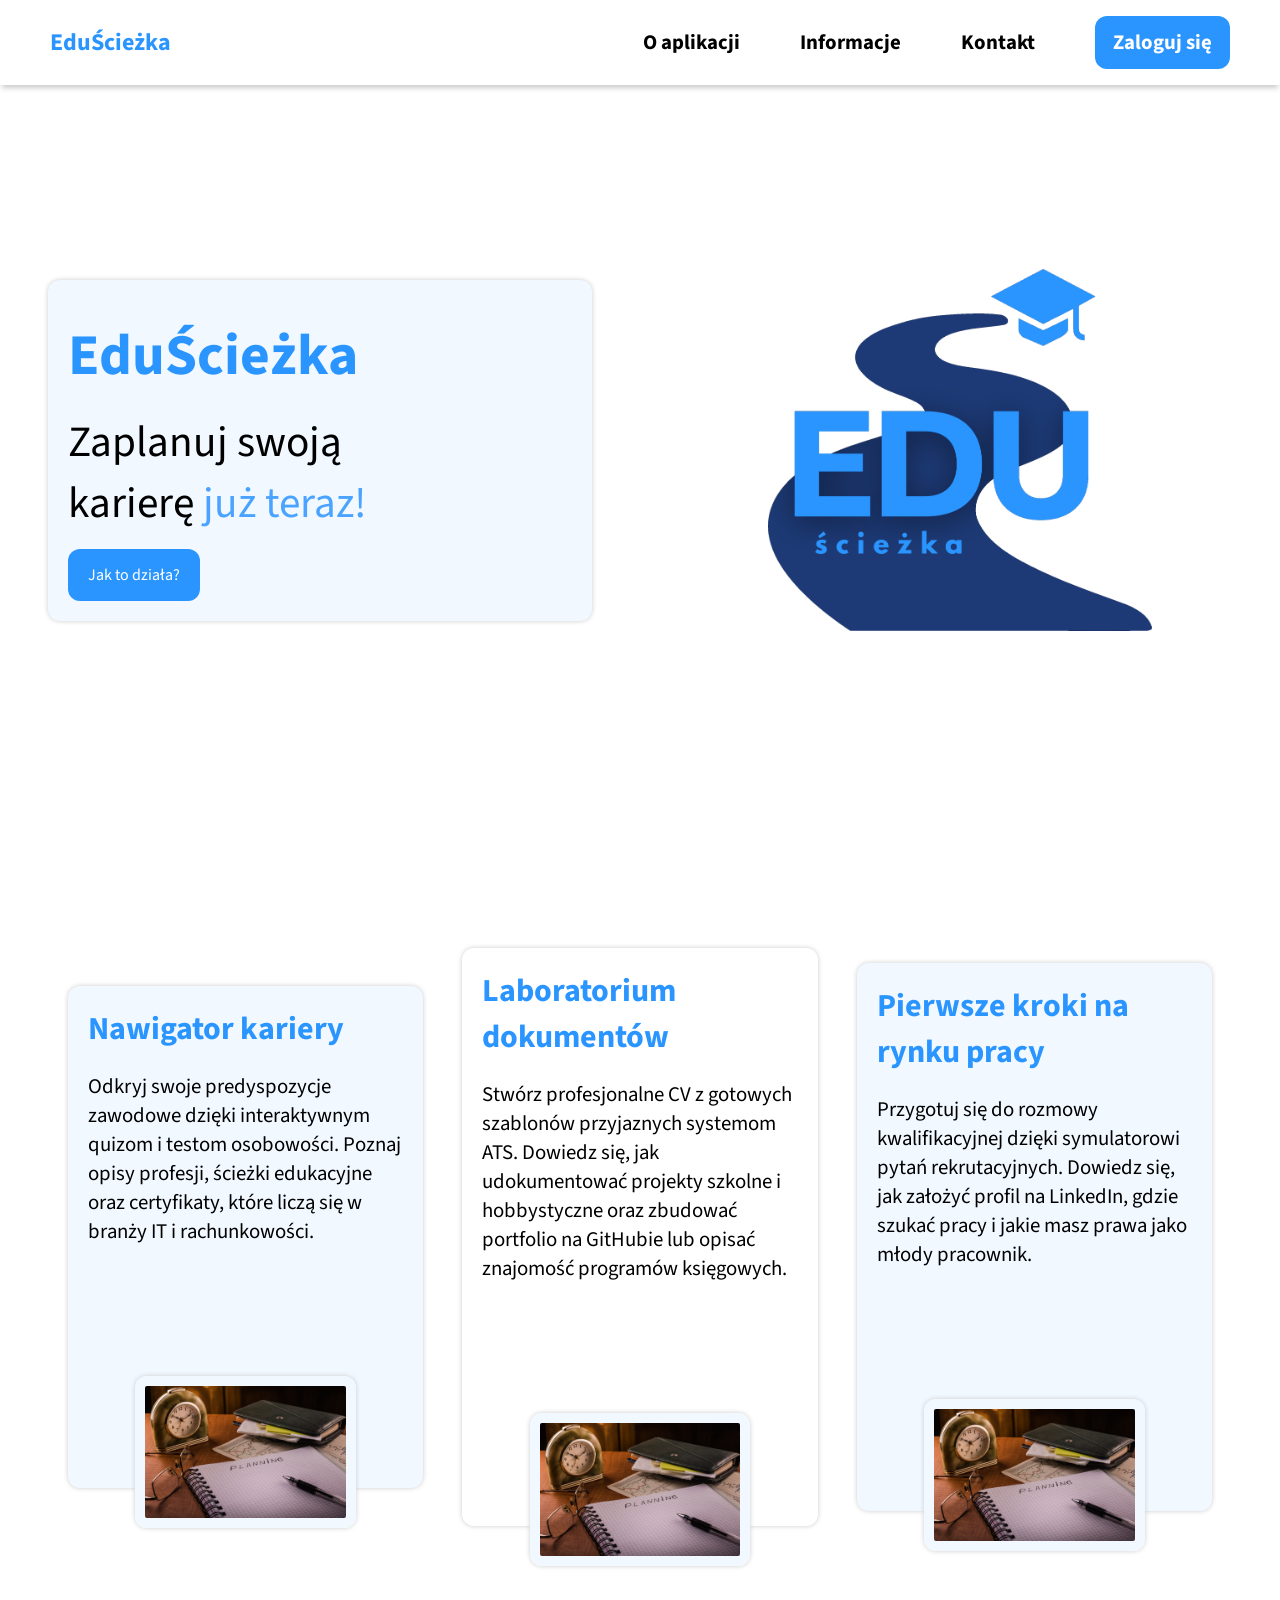
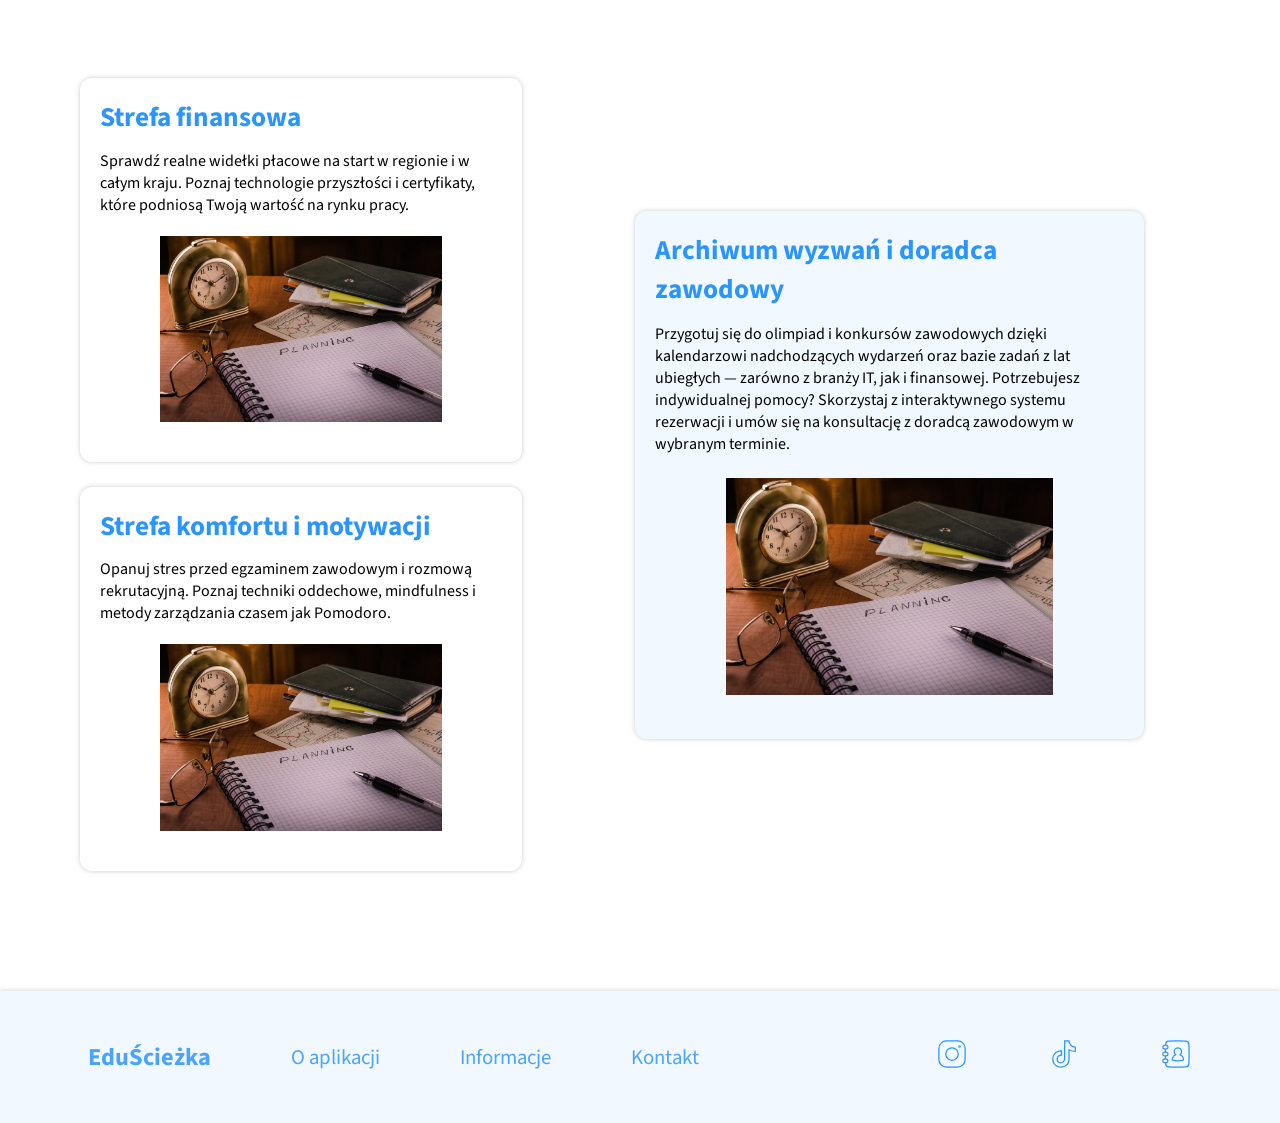
==== commit e593bdc3: "indexx poprawiony" ====
--- a/index.html
+++ b/index.html
@@ -47,64 +47,51 @@
       </div>
       <div class="explain-cards">
         <div class="explain-card">
-          <h2>Lorem, ipsum.</h2>
+          <h2>Nawigator kariery</h2>
           <p>
-            Lorem ipsum dolor sit amet, consectetur adipisicing elit. Amet
-            accusantium qui magni laborum expedita beatae, delectus ducimus
-            nesciunt mollitia itaque?
+            Odkryj swoje predyspozycje zawodowe dzięki interaktywnym quizom i testom osobowości. Poznaj opisy profesji, ścieżki edukacyjne oraz certyfikaty, które liczą się w branży IT i rachunkowości.
           </p>
-          <img src="./public/img/hero-img.jpg" alt="zdjecie1" />
+          <img src="./public/img/hero-img.jpg" alt="Nawigator kariery" />
         </div>
         <div class="explain-card">
-          <h2>Lorem, ipsum.</h2>
+          <h2>Laboratorium dokumentów</h2>
           <p>
-            Lorem ipsum dolor sit amet, consectetur adipisicing elit. Amet
-            accusantium qui magni laborum expedita beatae, delectus ducimus
-            nesciunt mollitia itaque?
+            Stwórz profesjonalne CV z gotowych szablonów przyjaznych systemom ATS. Dowiedz się, jak udokumentować projekty szkolne i hobbystyczne oraz zbudować portfolio na GitHubie lub opisać znajomość programów księgowych.
           </p>
-          <img src="./public/img/hero-img.jpg" alt="zdjecie1" />
+          <img src="./public/img/hero-img.jpg" alt="Laboratorium dokumentów" />
         </div>
         <div class="explain-card">
-          <h2>Lorem, ipsum.</h2>
+          <h2>Pierwsze kroki na rynku pracy</h2>
           <p>
-            Lorem ipsum dolor sit amet, consectetur adipisicing elit. Amet
-            accusantium qui magni laborum expedita beatae, delectus ducimus
-            nesciunt mollitia itaque?
+            Przygotuj się do rozmowy kwalifikacyjnej dzięki symulatorowi pytań rekrutacyjnych. Dowiedz się, jak założyć profil na LinkedIn, gdzie szukać pracy i jakie masz prawa jako młody pracownik.
           </p>
-          <img src="./public/img/hero-img.jpg" alt="zdjecie1" />
+          <img src="./public/img/hero-img.jpg" alt="Pierwsze kroki na rynku pracy" />
         </div>
       </div>
       <div class="why-us-cards">
         <div class="why-us-left">
           <div class="why-us-left-card">
-            <h2>Lorem, ipsum dolor.</h2>
+            <h2>Strefa finansowa</h2>
             <p>
-              Lorem ipsum dolor sit amet consectetur adipisicing elit. Ratione
-              facere culpa totam autem quas laboriosam.
+              Sprawdź realne widełki płacowe na start w regionie i w całym kraju. Poznaj technologie przyszłości i certyfikaty, które podniosą Twoją wartość na rynku pracy.
             </p>
-            <img src="./public/img/hero-img.jpg" alt="zdjecie2" />
+            <img src="./public/img/hero-img.jpg" alt="Strefa finansowa" />
           </div>
           <div class="why-us-left-card">
-            <h2>Lorem, ipsum dolor.</h2>
+            <h2>Strefa komfortu i motywacji</h2>
             <p>
-              Lorem ipsum dolor sit amet consectetur adipisicing elit. Ratione
-              facere culpa totam autem quas laboriosam.
+              Opanuj stres przed egzaminem zawodowym i rozmową rekrutacyjną. Poznaj techniki oddechowe, mindfulness i metody zarządzania czasem jak Pomodoro.
             </p>
-            <img src="./public/img/hero-img.jpg" alt="zdjecie2" />
+            <img src="./public/img/hero-img.jpg" alt="Strefa komfortu" />
           </div>
         </div>
         <div class="why-us-right">
           <div class="why-us-right-card">
-            <h2>Lorem, ipsum dolor.</h2>
+            <h2>Archiwum wyzwań i doradca zawodowy</h2>
             <p>
-              Lorem ipsum dolor sit amet consectetur adipisicing elit. Ratione
-              facere culpa totam autem quas laboriosam. Lorem ipsum dolor sit
-              amet consectetur adipisicing elit. Numquam delectus commodi
-              temporibus! Quas itaque quaerat laudantium quam autem esse
-              impedit, nisi libero quo ratione reprehenderit quasi ducimus iste
-              mollitia maxime!
+              Przygotuj się do olimpiad i konkursów zawodowych dzięki kalendarzowi nadchodzących wydarzeń oraz bazie zadań z lat ubiegłych — zarówno z branży IT, jak i finansowej. Potrzebujesz indywidualnej pomocy? Skorzystaj z interaktywnego systemu rezerwacji i umów się na konsultację z doradcą zawodowym w wybranym terminie.
             </p>
-            <img src="./public/img/hero-img.jpg" alt="zdjecie2" />
+            <img src="./public/img/hero-img.jpg" alt="Archiwum wyzwań" />
           </div>
         </div>
       </div>
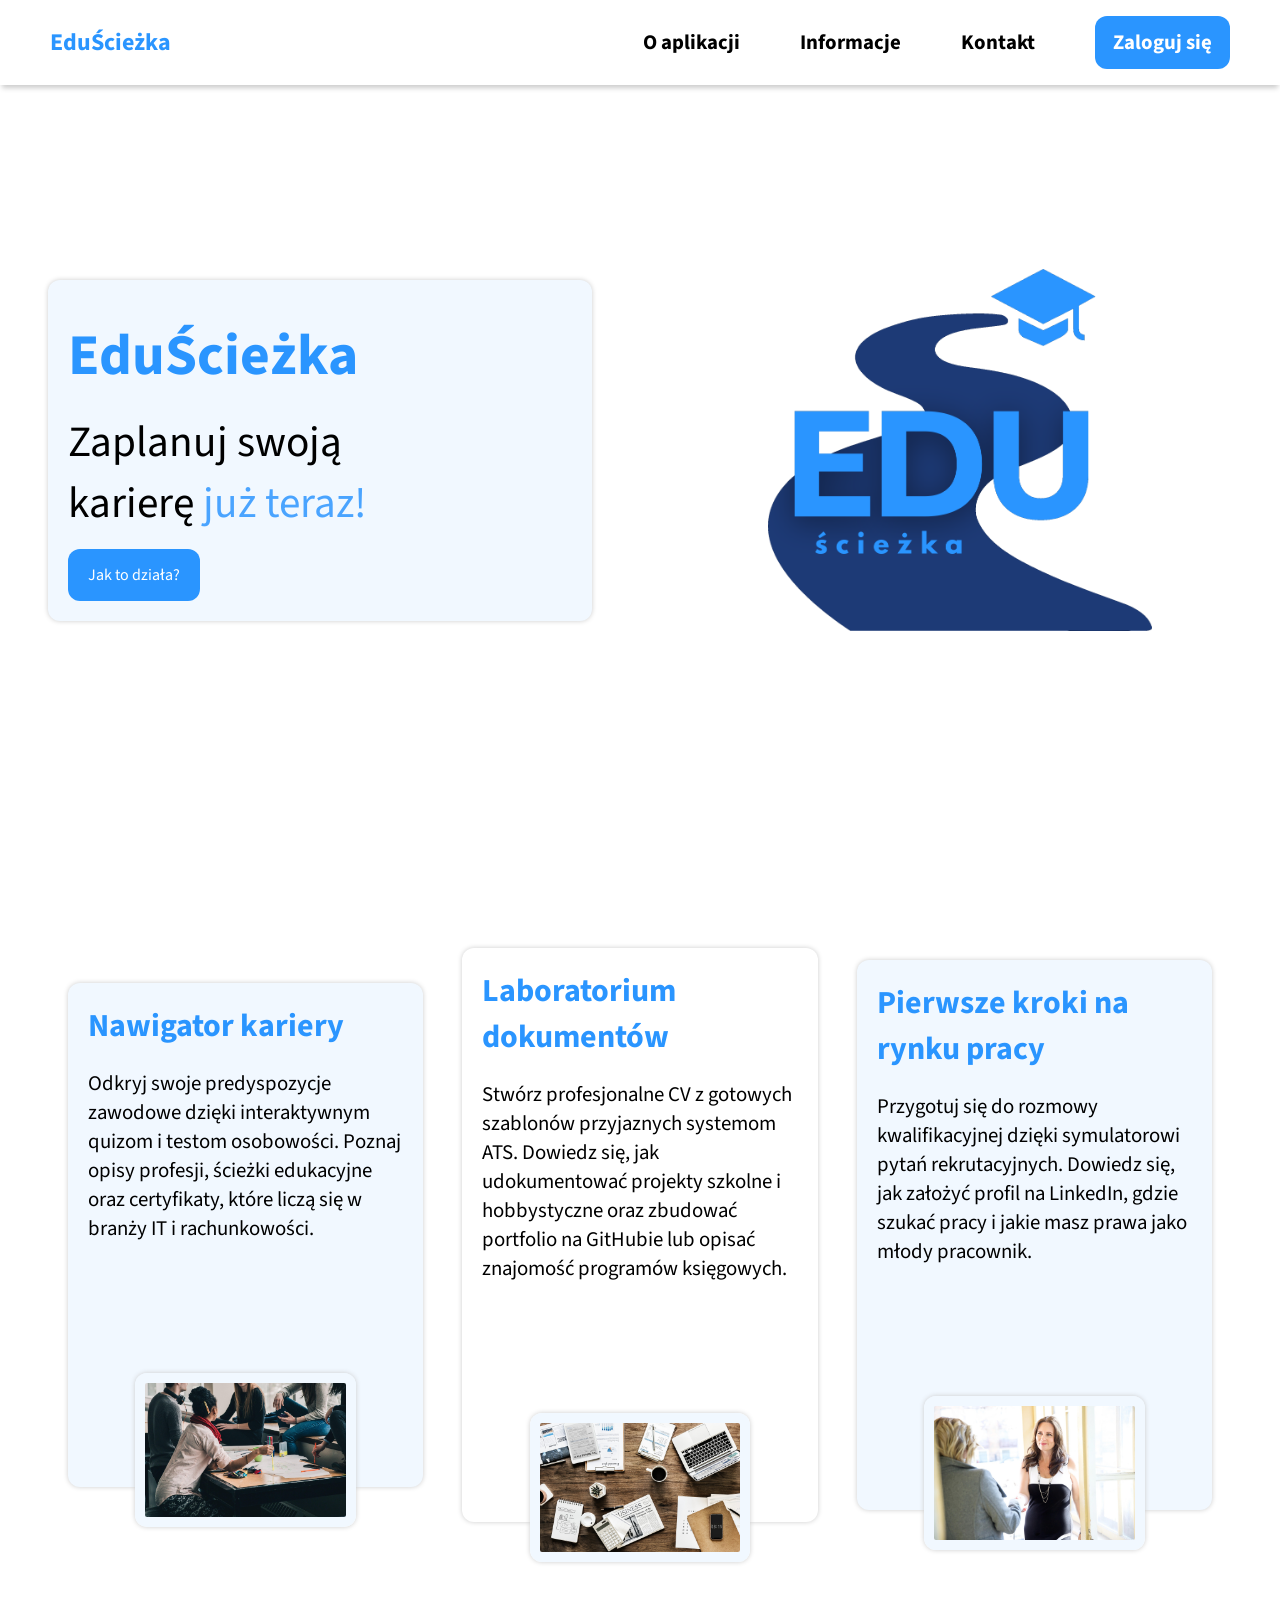
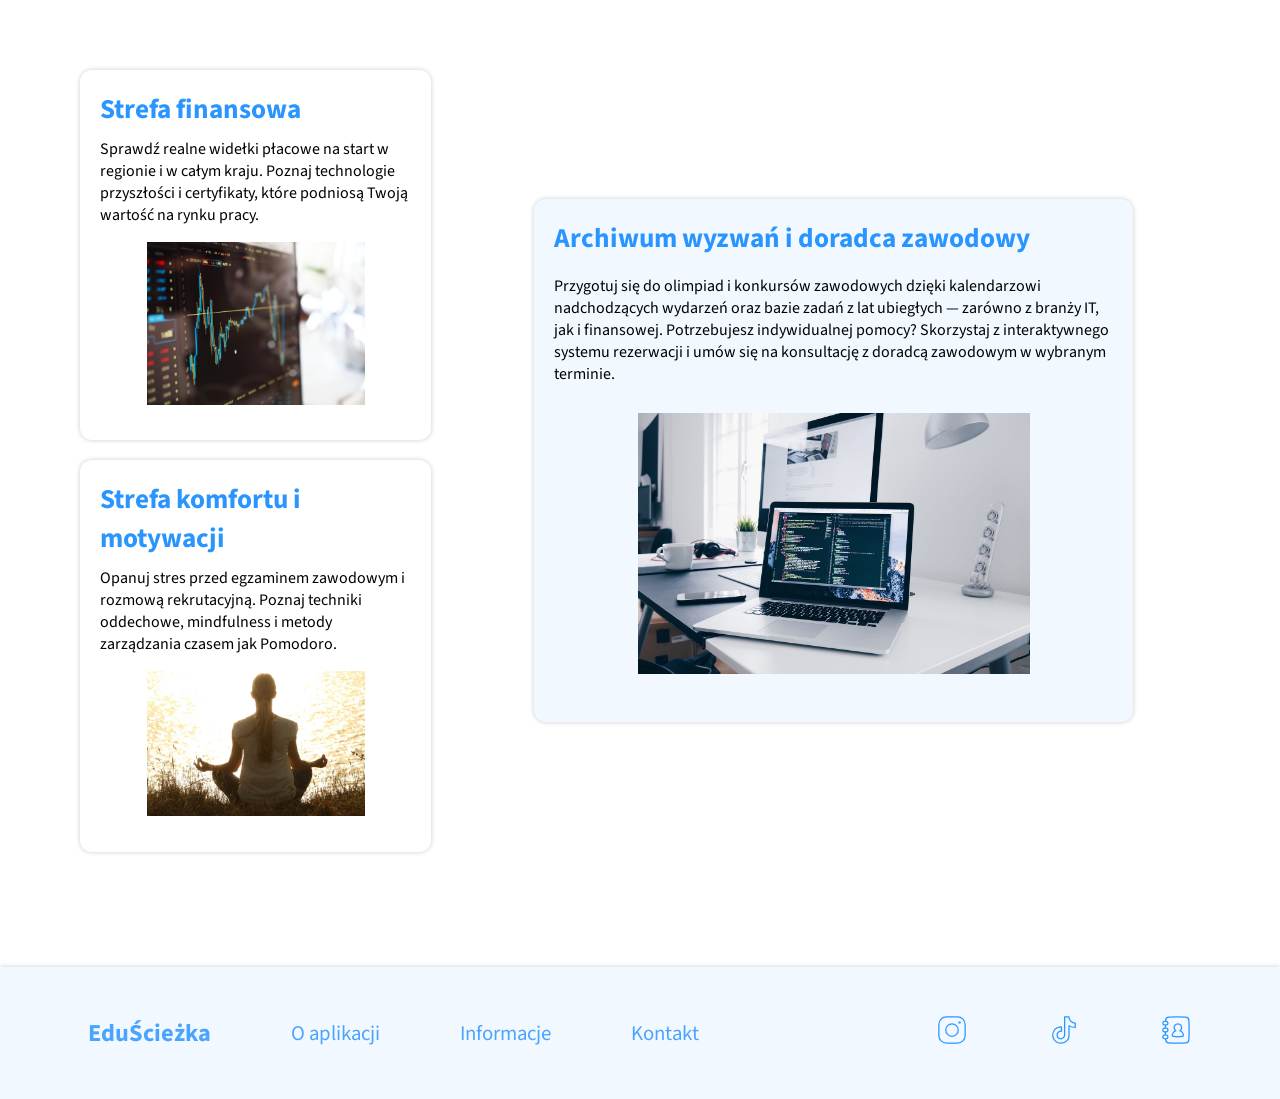
==== commit 9b5dc06f: "Zmieniono zdjęcia na stronie głównej" ====
--- a/index.html
+++ b/index.html
@@ -51,21 +51,21 @@
           <p>
             Odkryj swoje predyspozycje zawodowe dzięki interaktywnym quizom i testom osobowości. Poznaj opisy profesji, ścieżki edukacyjne oraz certyfikaty, które liczą się w branży IT i rachunkowości.
           </p>
-          <img src="./public/img/hero-img.jpg" alt="Nawigator kariery" />
+          <img src="./public/img/praca.jpg" alt="Nawigator kariery" />
         </div>
         <div class="explain-card">
           <h2>Laboratorium dokumentów</h2>
           <p>
             Stwórz profesjonalne CV z gotowych szablonów przyjaznych systemom ATS. Dowiedz się, jak udokumentować projekty szkolne i hobbystyczne oraz zbudować portfolio na GitHubie lub opisać znajomość programów księgowych.
           </p>
-          <img src="./public/img/hero-img.jpg" alt="Laboratorium dokumentów" />
+          <img src="./public/img/dokumenty.jpg" alt="Laboratorium dokumentów" />
         </div>
         <div class="explain-card">
           <h2>Pierwsze kroki na rynku pracy</h2>
           <p>
             Przygotuj się do rozmowy kwalifikacyjnej dzięki symulatorowi pytań rekrutacyjnych. Dowiedz się, jak założyć profil na LinkedIn, gdzie szukać pracy i jakie masz prawa jako młody pracownik.
           </p>
-          <img src="./public/img/hero-img.jpg" alt="Pierwsze kroki na rynku pracy" />
+          <img src="./public/img/rozmowa.jpg" alt="Pierwsze kroki na rynku pracy" />
         </div>
       </div>
       <div class="why-us-cards">
@@ -75,14 +75,14 @@
             <p>
               Sprawdź realne widełki płacowe na start w regionie i w całym kraju. Poznaj technologie przyszłości i certyfikaty, które podniosą Twoją wartość na rynku pracy.
             </p>
-            <img src="./public/img/hero-img.jpg" alt="Strefa finansowa" />
+            <img src="./public/img/finanse.jpg" alt="Strefa finansowa" />
           </div>
           <div class="why-us-left-card">
             <h2>Strefa komfortu i motywacji</h2>
             <p>
               Opanuj stres przed egzaminem zawodowym i rozmową rekrutacyjną. Poznaj techniki oddechowe, mindfulness i metody zarządzania czasem jak Pomodoro.
             </p>
-            <img src="./public/img/hero-img.jpg" alt="Strefa komfortu" />
+            <img src="./public/img/relaks.jpg" alt="Strefa komfortu" />
           </div>
         </div>
         <div class="why-us-right">
@@ -91,7 +91,7 @@
             <p>
               Przygotuj się do olimpiad i konkursów zawodowych dzięki kalendarzowi nadchodzących wydarzeń oraz bazie zadań z lat ubiegłych — zarówno z branży IT, jak i finansowej. Potrzebujesz indywidualnej pomocy? Skorzystaj z interaktywnego systemu rezerwacji i umów się na konsultację z doradcą zawodowym w wybranym terminie.
             </p>
-            <img src="./public/img/hero-img.jpg" alt="Archiwum wyzwań" />
+            <img src="./public/img/archiwum.jpg" alt="Archiwum wyzwań" />
           </div>
         </div>
       </div>
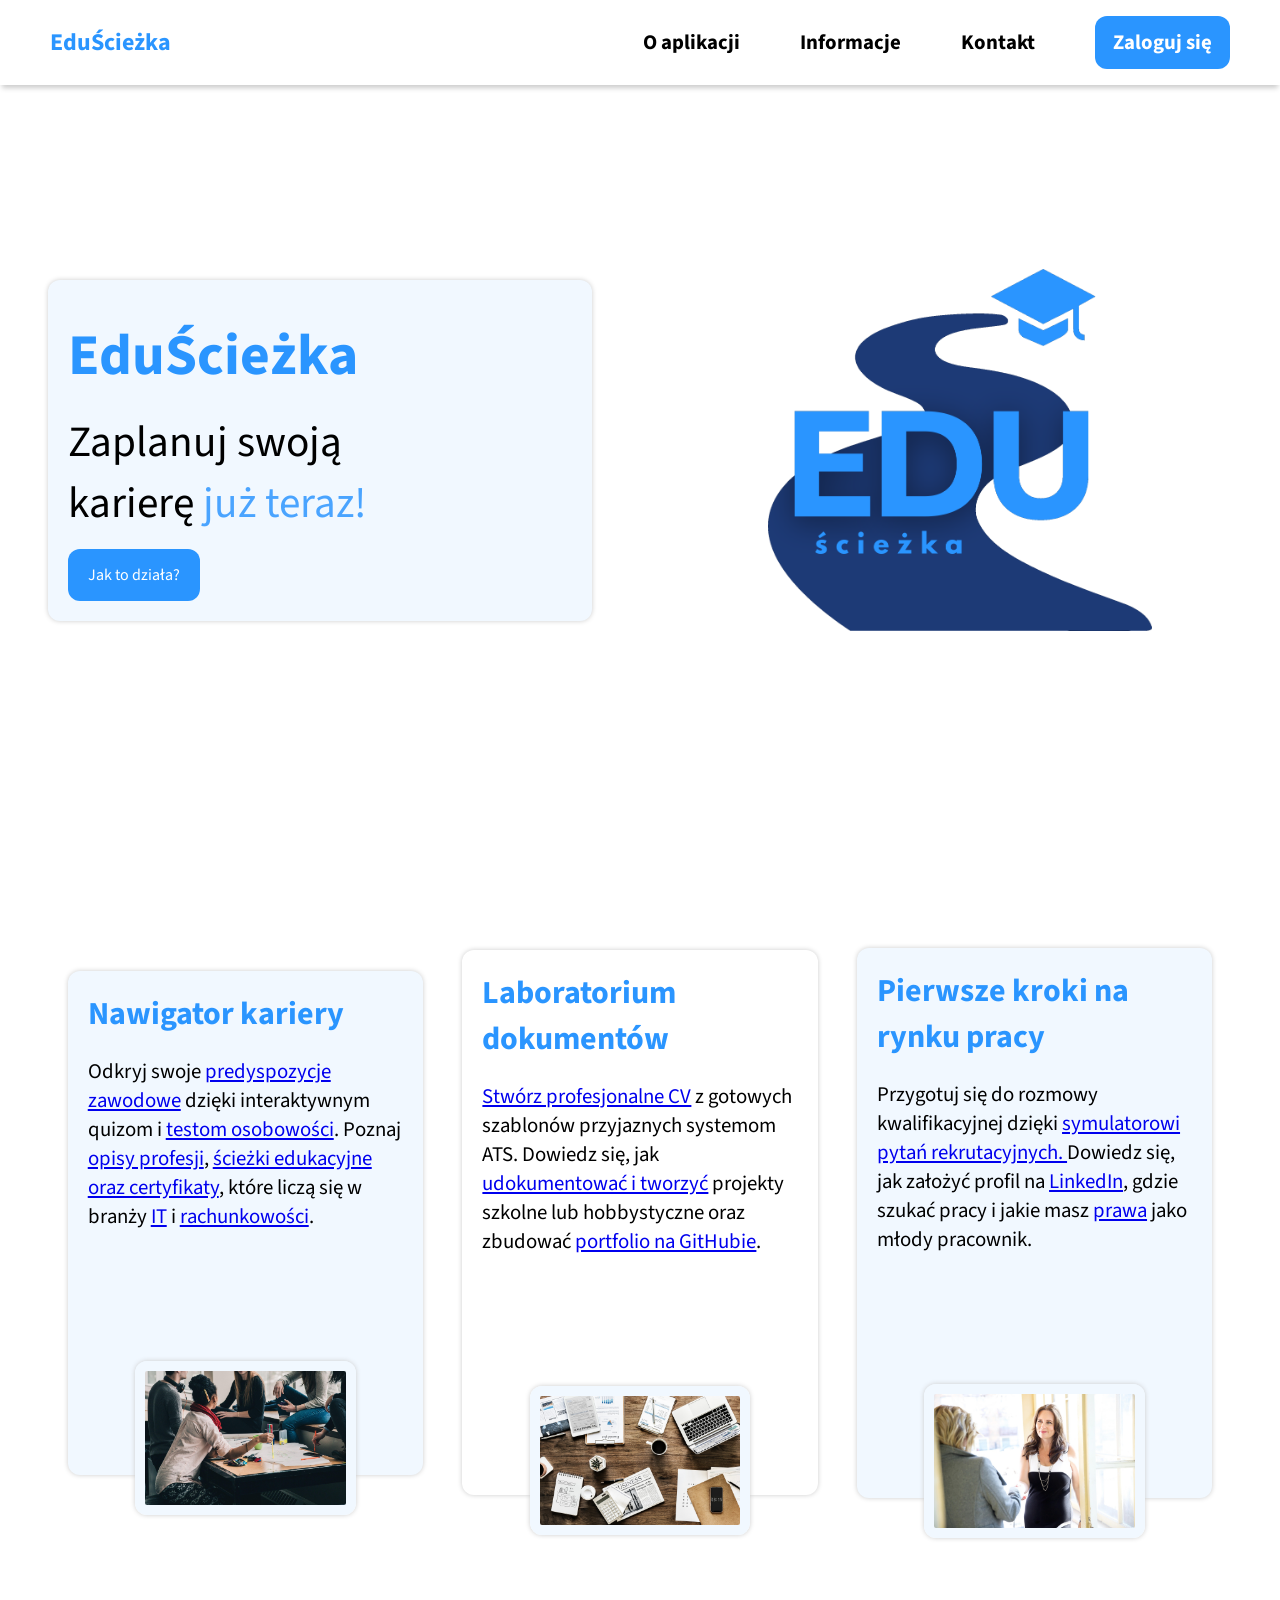
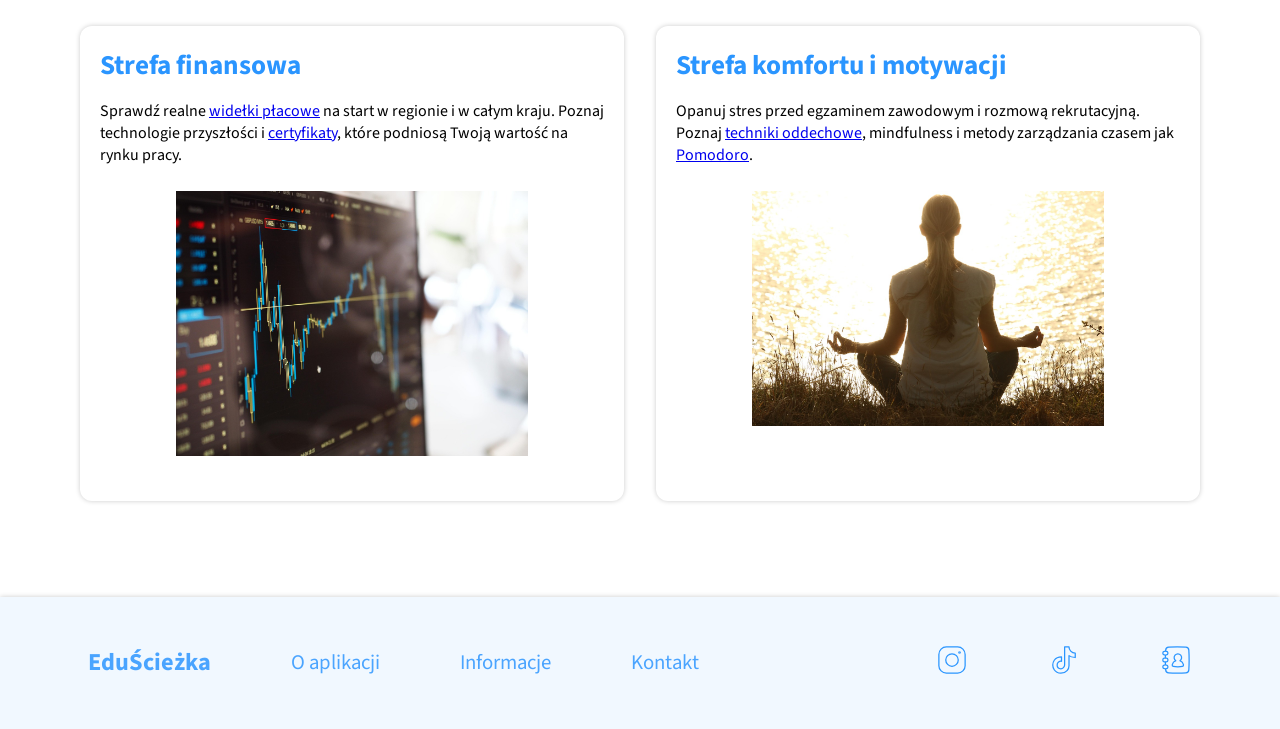
==== commit f4def442: "dodanie linkow" ====
--- a/index.html
+++ b/index.html
@@ -49,21 +49,21 @@
         <div class="explain-card">
           <h2>Nawigator kariery</h2>
           <p>
-            Odkryj swoje predyspozycje zawodowe dzięki interaktywnym quizom i testom osobowości. Poznaj opisy profesji, ścieżki edukacyjne oraz certyfikaty, które liczą się w branży IT i rachunkowości.
+            Odkryj swoje <a href="https://wybierz-zawod.eu/">predyspozycje zawodowe</a> dzięki interaktywnym quizom i <a href="https://www.16personalities.com/pl/darmowy-test-osobowosci">testom osobowości</a>. Poznaj <a href="https://www.dlamaturzysty.info/s/5112/81315-zawody.htm?abc=A&szukaj=&x=Szukaj">opisy profesji</a>, <a href="https://strefakursow.pl/">ścieżki edukacyjne oraz certyfikaty</a>, które liczą się w branży <a href="https://roadmap.sh/">IT</a> i <a href="https://skwp.pl/baza-szkolen-kursow/">rachunkowości</a>.
           </p>
           <img src="./public/img/praca.jpg" alt="Nawigator kariery" />
         </div>
         <div class="explain-card">
           <h2>Laboratorium dokumentów</h2>
           <p>
-            Stwórz profesjonalne CV z gotowych szablonów przyjaznych systemom ATS. Dowiedz się, jak udokumentować projekty szkolne i hobbystyczne oraz zbudować portfolio na GitHubie lub opisać znajomość programów księgowych.
+            <a href="https://flowcv.com/">Stwórz profesjonalne CV</a> z gotowych szablonów przyjaznych systemom ATS. Dowiedz się, jak <a href="https://learn.github.com/skills">udokumentować i tworzyć</a> projekty szkolne lub hobbystyczne oraz zbudować <a href="https://gprm.itsvg.in/">portfolio na GitHubie</a>.
           </p>
           <img src="./public/img/dokumenty.jpg" alt="Laboratorium dokumentów" />
         </div>
         <div class="explain-card">
           <h2>Pierwsze kroki na rynku pracy</h2>
           <p>
-            Przygotuj się do rozmowy kwalifikacyjnej dzięki symulatorowi pytań rekrutacyjnych. Dowiedz się, jak założyć profil na LinkedIn, gdzie szukać pracy i jakie masz prawa jako młody pracownik.
+            Przygotuj się do rozmowy kwalifikacyjnej dzięki <a href="https://symulacja.ai/">symulatorowi pytań rekrutacyjnych. </a> Dowiedz się, jak założyć profil na <a href="https://students.linkedin.com/">LinkedIn</a>, gdzie szukać pracy i jakie masz <a href="https://www.biznes.gov.pl/pl/portal/006365">prawa</a> jako młody pracownik.
           </p>
           <img src="./public/img/rozmowa.jpg" alt="Pierwsze kroki na rynku pracy" />
         </div>
@@ -72,26 +72,17 @@
         <div class="why-us-left">
           <div class="why-us-left-card">
             <h2>Strefa finansowa</h2>
-            <p>
-              Sprawdź realne widełki płacowe na start w regionie i w całym kraju. Poznaj technologie przyszłości i certyfikaty, które podniosą Twoją wartość na rynku pracy.
-            </p>
+              <p>
+                Sprawdź realne <a href="https://www.hays.pl/raport-placowy">widełki płacowe</a> na start w regionie i w całym kraju. Poznaj technologie przyszłości i <a href="https://learn.microsoft.com/en-us/credentials/">certyfikaty</a>, które podniosą Twoją wartość na rynku pracy.
+              </p>
             <img src="./public/img/finanse.jpg" alt="Strefa finansowa" />
           </div>
           <div class="why-us-left-card">
             <h2>Strefa komfortu i motywacji</h2>
-            <p>
-              Opanuj stres przed egzaminem zawodowym i rozmową rekrutacyjną. Poznaj techniki oddechowe, mindfulness i metody zarządzania czasem jak Pomodoro.
-            </p>
+              <p>
+                Opanuj stres przed egzaminem zawodowym i rozmową rekrutacyjną. Poznaj <a href="https://www.youtube.com/watch?v=nhOhngSfqy4">techniki oddechowe</a>, mindfulness i metody zarządzania czasem jak <a href="https://www.youtube.com/watch?v=OtX6JEz3Rdk">Pomodoro</a>.
+              </p>
             <img src="./public/img/relaks.jpg" alt="Strefa komfortu" />
-          </div>
-        </div>
-        <div class="why-us-right">
-          <div class="why-us-right-card">
-            <h2>Archiwum wyzwań i doradca zawodowy</h2>
-            <p>
-              Przygotuj się do olimpiad i konkursów zawodowych dzięki kalendarzowi nadchodzących wydarzeń oraz bazie zadań z lat ubiegłych — zarówno z branży IT, jak i finansowej. Potrzebujesz indywidualnej pomocy? Skorzystaj z interaktywnego systemu rezerwacji i umów się na konsultację z doradcą zawodowym w wybranym terminie.
-            </p>
-            <img src="./public/img/archiwum.jpg" alt="Archiwum wyzwań" />
           </div>
         </div>
       </div>
--- a/public/style/menu-style.css
+++ b/public/style/menu-style.css
@@ -152,11 +152,18 @@
   margin: 0 2em;
 }
 
+.why-us-left {
+  display: flex;
+  width: 100%;
+  gap: 2em;
+}
+
 .why-us-left-card,
 .why-us-right-card {
-  width: 90%;
+  box-sizing: border-box;
+  width: 50%;
   padding: 20px;
-  margin: 5% 0;
+  margin: 0;
   background-color: var(--white);
   box-shadow: 0 0 5px var(--shadow);
   border-radius: 12px;
